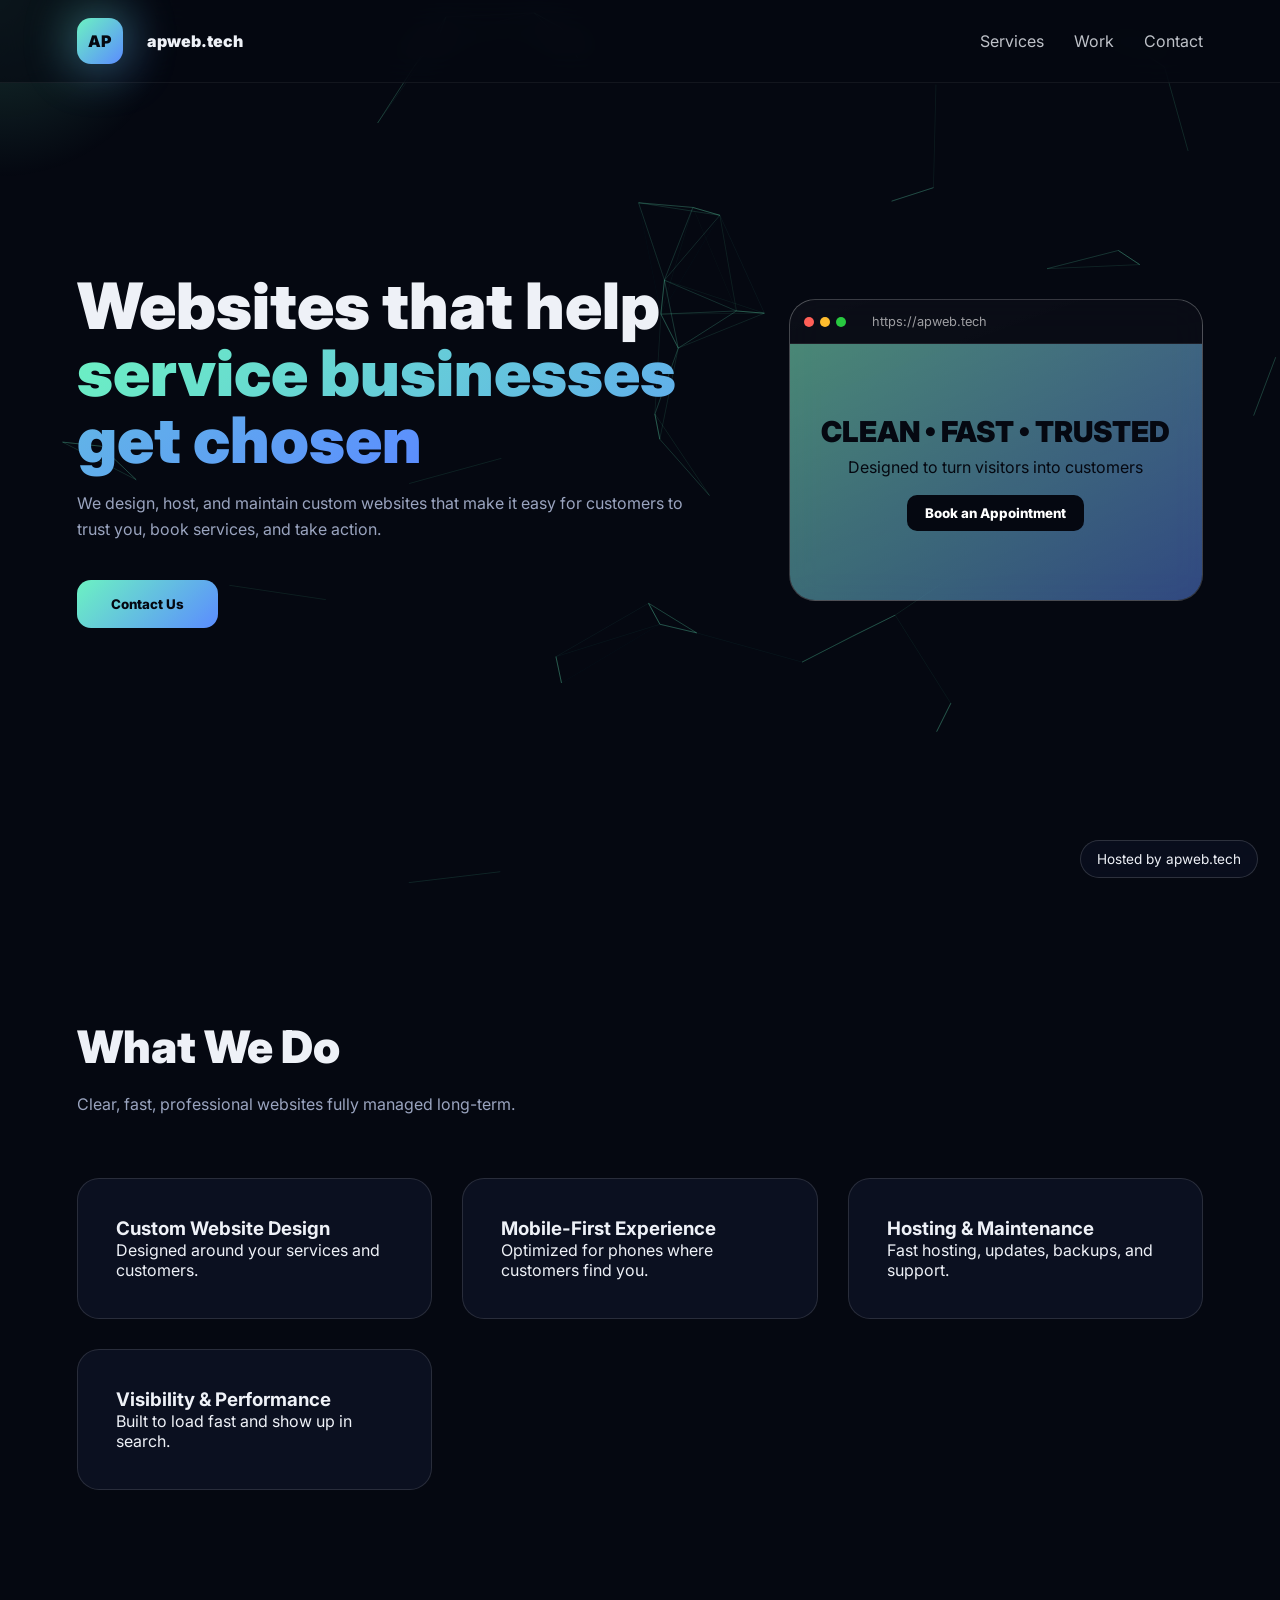
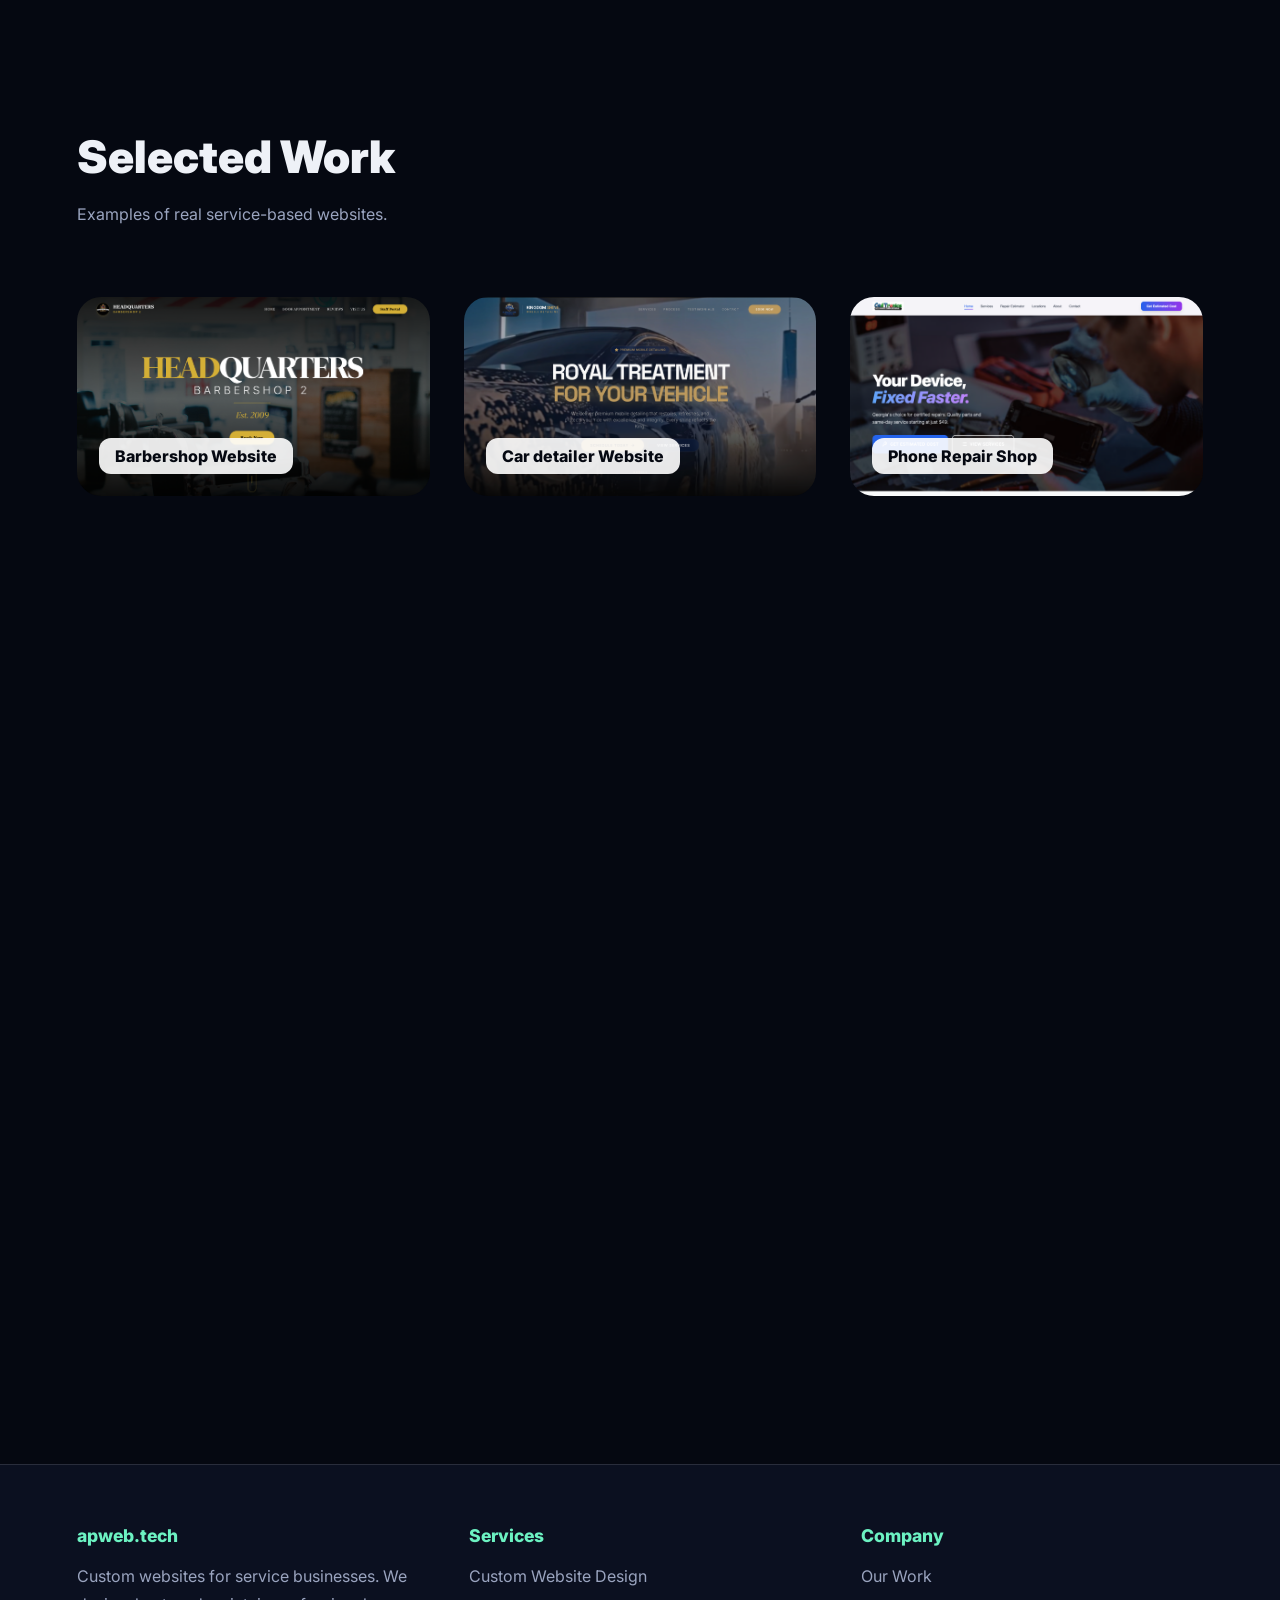
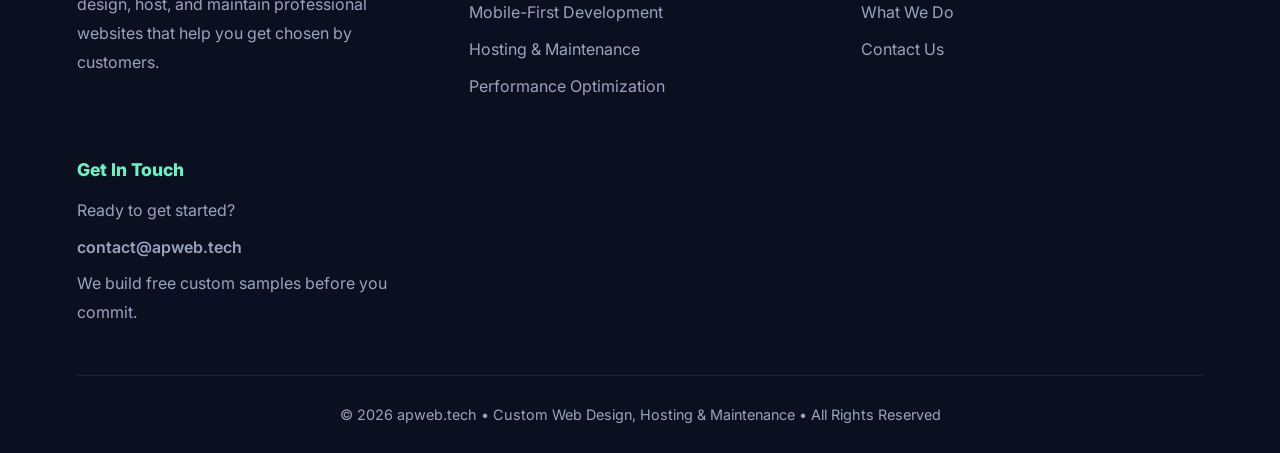
==== index.html @ 8bc1ba63 "Guard Clarity snippet until project ID is configured Agent-Logs-Url: https://github.com/preetk0702/a" ====
<!DOCTYPE html>
<html lang="en">
<head>
<meta charset="UTF-8">
<meta name="viewport" content="width=device-width, initial-scale=1.0">
<title>apweb.tech | Custom Websites for Service Businesses</title>
<meta name="description" content="Custom website design, hosting, and maintenance for service businesses. We build fast, modern websites that turn visitors into customers.">
<meta name="keywords" content="web design, website design, web developer, business websites, service business websites">
<meta name="author" content="apweb.tech">
<link rel="canonical" href="https://apweb.tech/">
<link href="https://fonts.googleapis.com/css2?family=Inter:wght@300;400;500;600;700;800;900&display=swap" rel="stylesheet">
<script type="text/javascript">
  (function(c,l,a,r,i,t,y){
      if(!i) return;
      c[a]=c[a]||function(){(c[a].q=c[a].q||[]).push(arguments)};
      t=l.createElement(r);t.async=1;t.src="https://www.clarity.ms/tag/"+i;
      y=l.getElementsByTagName(r)[0];y.parentNode.insertBefore(t,y);
  })(window, document, "clarity", "script", "");
</script>

<style>
:root{
  --bg:#050811;
  --panel:#0b1020;
  --accent:#6cf2c2;
  --accent2:#5b8cff;
  --text:#eef1f7;
  --muted:#9aa4bf;
}

*{margin:0;padding:0;box-sizing:border-box;font-family:Inter,sans-serif}
html{scroll-behavior:smooth}
body{
  background:var(--bg);
  color:var(--text);
  overflow-x:hidden;
}

/* NETWORK BACKGROUND */
canvas{
  position:fixed;
  inset:0;
  z-index:-3;
}

/* CURSOR GLOW */
.cursor-glow{
  position:fixed;
  width:420px;
  height:420px;
  border-radius:50%;
  background:radial-gradient(circle,rgba(108,242,194,.18),transparent 60%);
  pointer-events:none;
  transform:translate(-50%,-50%);
  z-index:-2;
}

/* HOSTED BADGE */
.hosted-badge{
  position:fixed;
  bottom:22px;
  right:22px;
  padding:10px 16px;
  border-radius:20px;
  background:rgba(11,16,32,.8);
  border:1px solid rgba(255,255,255,.15);
  font-size:.85rem;
  backdrop-filter:blur(12px);
  animation:pulse 4s ease-in-out infinite;
  z-index:50;
}

@keyframes pulse{
  0%,100%{box-shadow:0 0 0 rgba(108,242,194,0)}
  50%{box-shadow:0 0 25px rgba(108,242,194,.35)}
}

/* NAV */
nav{
  position:fixed;
  top:0;
  width:100%;
  padding:18px 6%;
  display:flex;
  justify-content:space-between;
  align-items:center;
  backdrop-filter:blur(16px);
  background:rgba(5,8,17,.65);
  border-bottom:1px solid rgba(255,255,255,.06);
  z-index:1000;
}

.logo{
  display:flex;
  align-items:center;
  gap:14px;
  font-weight:900;
}

.logo-symbol{
  width:46px;
  height:46px;
  border-radius:14px;
  background:linear-gradient(135deg,var(--accent),var(--accent2));
  display:grid;
  place-items:center;
  color:#050811;
  font-weight:900;
  animation:spin 22s linear infinite;
  position:relative;
}

.logo-symbol::before{
  content:"";
  position:absolute;
  inset:-10px;
  border-radius:18px;
  background:linear-gradient(135deg,var(--accent),var(--accent2));
  filter:blur(22px);
  opacity:.35;
  z-index:-1;
}

@keyframes spin{
  from{transform:rotate(0deg)}
  to{transform:rotate(360deg)}
}

nav a{
  color:var(--text);
  text-decoration:none;
  margin-left:26px;
  opacity:.8;
}
nav a:hover{opacity:1;color:var(--accent)}

/* SECTIONS */
section{padding:120px 6%}
.reveal{opacity:0;transform:translateY(40px);transition:.9s ease}
.reveal.active{opacity:1;transform:none}

h1{
  font-size:clamp(3rem,5vw,4.6rem);
  font-weight:900;
  line-height:1.05;
}
h1 span{
  background:linear-gradient(135deg,var(--accent),var(--accent2));
  -webkit-background-clip:text;
  -webkit-text-fill-color:transparent;
}

h2{
  font-size:2.8rem;
  font-weight:900;
}

.sub{
  margin-top:18px;
  max-width:760px;
  color:var(--muted);
  line-height:1.6;
}

/* HERO */
.hero{
  min-height:100vh;
  display:grid;
  grid-template-columns:1.2fr .8fr;
  gap:90px;
  align-items:center;
}

/* BROWSER MOCKUP */
.browser-window{
  background:linear-gradient(160deg,rgba(255,255,255,.18),rgba(255,255,255,.04));
  border-radius:26px;
  border:1px solid rgba(255,255,255,.15);
  backdrop-filter:blur(18px);
  overflow:hidden;
  animation:float 6s ease-in-out infinite;
}

@keyframes float{
  0%,100%{transform:translateY(0)}
  50%{transform:translateY(-18px)}
}

.browser-top{
  height:44px;
  background:rgba(5,8,17,.85);
  display:flex;
  align-items:center;
  padding:0 14px;
  gap:12px;
  border-bottom:1px solid rgba(255,255,255,.08);
}

.browser-dots{
  display:flex;
  gap:6px;
}

.browser-dots span{
  width:10px;height:10px;border-radius:50%;
  background:#ff5f57;
}
.browser-dots span:nth-child(2){background:#febc2e}
.browser-dots span:nth-child(3){background:#28c840}

.browser-url{
  margin-left:14px;
  font-size:.8rem;
  color:rgba(255,255,255,.6);
}

.browser-content{
  height:256px;
  background:linear-gradient(135deg,rgba(108,242,194,.45),rgba(91,140,255,.45));
  display:flex;
  flex-direction:column;
  justify-content:center;
  align-items:center;
  text-align:center;
  color:#050811;
  padding:24px;
}

.browser-content h3{
  font-size:1.8rem;
  font-weight:900;
  margin-bottom:8px;
}
.browser-content p{margin-bottom:18px}
.browser-content button{
  padding:10px 18px;
  border-radius:10px;
  border:none;
  font-weight:800;
  background:#050811;
  color:white;
}

/* BUTTON */
.btn{
  margin-top:38px;
  padding:16px 34px;
  border-radius:14px;
  border:none;
  font-weight:800;
  background:linear-gradient(135deg,var(--accent),var(--accent2));
  color:#050811;
  cursor:pointer;
}
.btn:hover{transform:translateY(-4px) scale(1.04)}

/* GRID */
.grid{
  margin-top:60px;
  display:grid;
  grid-template-columns:repeat(auto-fit,minmax(260px,1fr));
  gap:30px;
}

.card{
  padding:38px;
  border-radius:22px;
  background:var(--panel);
  border:1px solid rgba(255,255,255,.12);
}

/* PORTFOLIO - UPDATED TO RECTANGLE */
.portfolio{
  margin-top:70px;
  display:grid;
  grid-template-columns:repeat(auto-fit,minmax(340px,1fr));
  gap:34px;
  max-width: 1400px; /* Prevents extreme stretching on wide screens */
}

.project{
  aspect-ratio: 16 / 9; /* Changed from 1 to 16/9 to prevent cropping */
  border-radius:24px;
  position:relative;
  overflow:hidden;
  cursor:pointer;
  transition:transform .3s ease,box-shadow .3s ease;
  background: var(--panel);
}

.project:hover{
  transform:scale(1.05);
  box-shadow:0 12px 40px rgba(0,0,0,.4);
}

.project img{
  width:100%;
  height:100%;
  object-fit:cover;
  transition:transform .3s ease;
}

.project:hover img{
  transform:scale(1.1);
}

.project span{
  position:absolute;
  bottom:22px;
  left:22px;
  font-weight:800;
  color:#050811;
  z-index:2;
  background:rgba(255,255,255,.9);
  padding:8px 16px;
  border-radius:12px;
  transition:transform .3s ease;
}

.project:hover span{
  transform:translateY(-4px);
}

/* CONTACT */
.contact-box{
  margin-top:70px;
  padding:90px;
  border-radius:36px;
  background:linear-gradient(160deg,rgba(91,140,255,.25),rgba(108,242,194,.25));
  display:grid;
  grid-template-columns:1fr 1fr;
  gap:70px;
}

input,textarea{
  width:100%;
  padding:16px;
  border-radius:12px;
  border:none;
  margin-bottom:14px;
}
textarea{height:130px;resize:none}

/* FOOTER BANNER */
footer{
  background:var(--panel);
  border-top:1px solid rgba(255,255,255,.12);
  padding:60px 6% 30px;
  color:var(--text);
}

.footer-content{
  display:grid;
  grid-template-columns:repeat(auto-fit,minmax(250px,1fr));
  gap:50px;
  margin-bottom:40px;
}

.footer-section h3{
  font-size:1.1rem;
  font-weight:800;
  margin-bottom:16px;
  color:var(--accent);
}

.footer-section p,
.footer-section a{
  color:var(--muted);
  line-height:1.8;
  text-decoration:none;
  display:block;
  margin-bottom:8px;
}

.footer-section a:hover{
  color:var(--accent);
}

.footer-email{
  color:var(--accent);
  font-weight:600;
}

.footer-bottom{
  padding-top:30px;
  border-top:1px solid rgba(255,255,255,.08);
  text-align:center;
  color:var(--muted);
  font-size:.9rem;
}

@media(max-width:900px){
  .hero,.contact-box{grid-template-columns:1fr}
  nav{padding:18px 4%}
  nav a{margin-left:10px;font-size:.85rem}
  .footer-content{grid-template-columns:1fr;gap:35px}
  footer{padding:50px 4% 25px}
}
</style>
</head>

<body>

<canvas id="net"></canvas>
<div class="cursor-glow" id="glow"></div>
<div class="hosted-badge">Hosted by apweb.tech</div>

<nav>
  <div class="logo">
    <div class="logo-symbol">AP</div>
    <span style="font-weight:900; margin-left: 10px;">apweb.tech</span>
  </div>
  <div>
    <a href="#services">Services</a>
    <a href="#work">Work</a>
    <a href="#contact">Contact</a>
  </div>
</nav>

<section class="hero reveal">
  <div>
    <h1>Websites that help<br><span>service businesses get chosen</span></h1>
    <p class="sub">
      We design, host, and maintain custom websites that make it easy for
      customers to trust you, book services, and take action.
    </p>
    <a href="#contact"><button class="btn">Contact Us</button></a>
  </div>

  <div class="browser-window">
    <div class="browser-top">
      <div class="browser-dots"><span></span><span></span><span></span></div>
      <div class="browser-url">https://apweb.tech</div>
    </div>
    <div class="browser-content">
      <h3>CLEAN • FAST • TRUSTED</h3>
      <p>Designed to turn visitors into customers</p>
      <button>Book an Appointment</button>
    </div>
  </div>
</section>

<section id="services" class="reveal">
  <h2>What We Do</h2>
  <p class="sub">Clear, fast, professional websites fully managed long-term.</p>

  <div class="grid">
    <div class="card"><h3>Custom Website Design</h3><p>Designed around your services and customers.</p></div>
    <div class="card"><h3>Mobile-First Experience</h3><p>Optimized for phones where customers find you.</p></div>
    <div class="card"><h3>Hosting & Maintenance</h3><p>Fast hosting, updates, backups, and support.</p></div>
    <div class="card"><h3>Visibility & Performance</h3><p>Built to load fast and show up in search.</p></div>
  </div>
</section>

<section id="work" class="reveal">
  <h2>Selected Work</h2>
  <p class="sub">Examples of real service-based websites.</p>
<div class="portfolio">

  <div class="project">
    <img src="barber.png" alt="Barbershop website design">
    <span>Barbershop Website</span>
  </div>

  <div class="project">
    <img src="car.png" alt="Car detailer website design">
    <span>Car detailer Website</span>
  </div>

  <div class="project">
    <img src="phonerepair.png" alt="Phone repair website design">
    <span>Phone Repair Shop</span>
  </div>

</div>
</section>

<section id="contact" class="reveal">
  <div class="contact-box">
    <div>
      <h2>Contact Us</h2>
      <p class="sub">
        Tell us about your business.<br><br>
        We’ll build a <strong>free custom sample website</strong>
        and explain hosting and maintenance options before you commit.
      </p>
    </div>

<form id="contactForm" action="https://formspree.io/f/xnjjnopj" method="POST">
  <input type="hidden" name="_subject" value="New apweb.tech inquiry">

  <input name="name" placeholder="Your Name" required>
  <input name="email" type="email" placeholder="Email Address" required>
  <textarea name="message" placeholder="Describe your business and services"></textarea>

  <button class="btn" type="submit" id="submitBtn">
    Request Free Sample
  </button>

  <div id="formStatus" style="display:none;margin-top:18px;color:#0b1020;font-weight:700;">
    ✅ Thanks! We’ll be in touch shortly.
  </div>
</form>
  </div>
</section>

<footer>
  <div class="footer-content">
    <div class="footer-section">
      <h3>apweb.tech</h3>
      <p>Custom websites for service businesses. We design, host, and maintain professional websites that help you get chosen by customers.</p>
    </div>
    
    <div class="footer-section">
      <h3>Services</h3>
      <a href="#services">Custom Website Design</a>
      <a href="#services">Mobile-First Development</a>
      <a href="#services">Hosting & Maintenance</a>
      <a href="#services">Performance Optimization</a>
    </div>
    
    <div class="footer-section">
      <h3>Company</h3>
      <a href="#work">Our Work</a>
      <a href="#services">What We Do</a>
      <a href="#contact">Contact Us</a>
    </div>
    
    <div class="footer-section">
      <h3>Get In Touch</h3>
      <p>Ready to get started?</p>
      <p class="footer-email">contact@apweb.tech</p>
      <p>We build free custom samples before you commit.</p>
    </div>
  </div>
  
  <div class="footer-bottom">
    © 2026 apweb.tech • Custom Web Design, Hosting & Maintenance • All Rights Reserved
  </div>
</footer>

<script>
document.addEventListener("mousemove",e=>{
  glow.style.left=e.clientX+"px";
  glow.style.top=e.clientY+"px";
});

document.querySelectorAll(".reveal").forEach(el=>{
  new IntersectionObserver(([entry])=>{
    if(entry.isIntersecting) el.classList.add("active");
  },{threshold:.2}).observe(el);
});

const c=document.getElementById("net"),ctx=c.getContext("2d");
let w,h,pts=[];
function resize(){
  w=c.width=window.innerWidth;
  h=c.height=window.innerHeight;
  pts=[...Array(65)].map(()=>({x:Math.random()*w,y:Math.random()*h,vx:(Math.random()-.5)*.6,vy:(Math.random()-.5)*.6}));
}
resize();window.onresize=resize;
function draw(){
  ctx.clearRect(0,0,w,h);
  pts.forEach(p=>{
    p.x+=p.vx;p.y+=p.vy;
    if(p.x<0||p.x>w)p.vx*=-1;
    if(p.y<0||p.y>h)p.vy*=-1;
    pts.forEach(q=>{
      let d=Math.hypot(p.x-q.x,p.y-q.y);
      if(d<120){
        ctx.strokeStyle="rgba(108,242,194,"+(1-d/120)/4+")";
        ctx.beginPath();
        ctx.moveTo(p.x,p.y);
        ctx.lineTo(q.x,q.y);
        ctx.stroke();
      }
    });
  });
  requestAnimationFrame(draw);
}
draw();
</script>
<script>
const form = document.getElementById("contactForm");
const status = document.getElementById("formStatus");
const button = document.getElementById("submitBtn");

form.addEventListener("submit", async function(e) {
  e.preventDefault();

  // submitting state
  button.textContent = "Submitting...";
  button.disabled = true;

  const data = new FormData(form);

  try {
    await fetch(form.action, {
      method: form.method,
      body: data,
      headers: { "Accept": "application/json" }
    });

    // success state
    button.textContent = "Submitted ✓";
    status.style.display = "block";
    form.reset();

    // reset after 3 seconds
    setTimeout(() => {
      button.textContent = "Request Free Sample";
      button.disabled = false;
      status.style.display = "none";
    }, 3000);

  } catch (error) {
    // failure state
    button.textContent = "Try Again";
    button.disabled = false;
  }
});
</script>
</body>
</html>
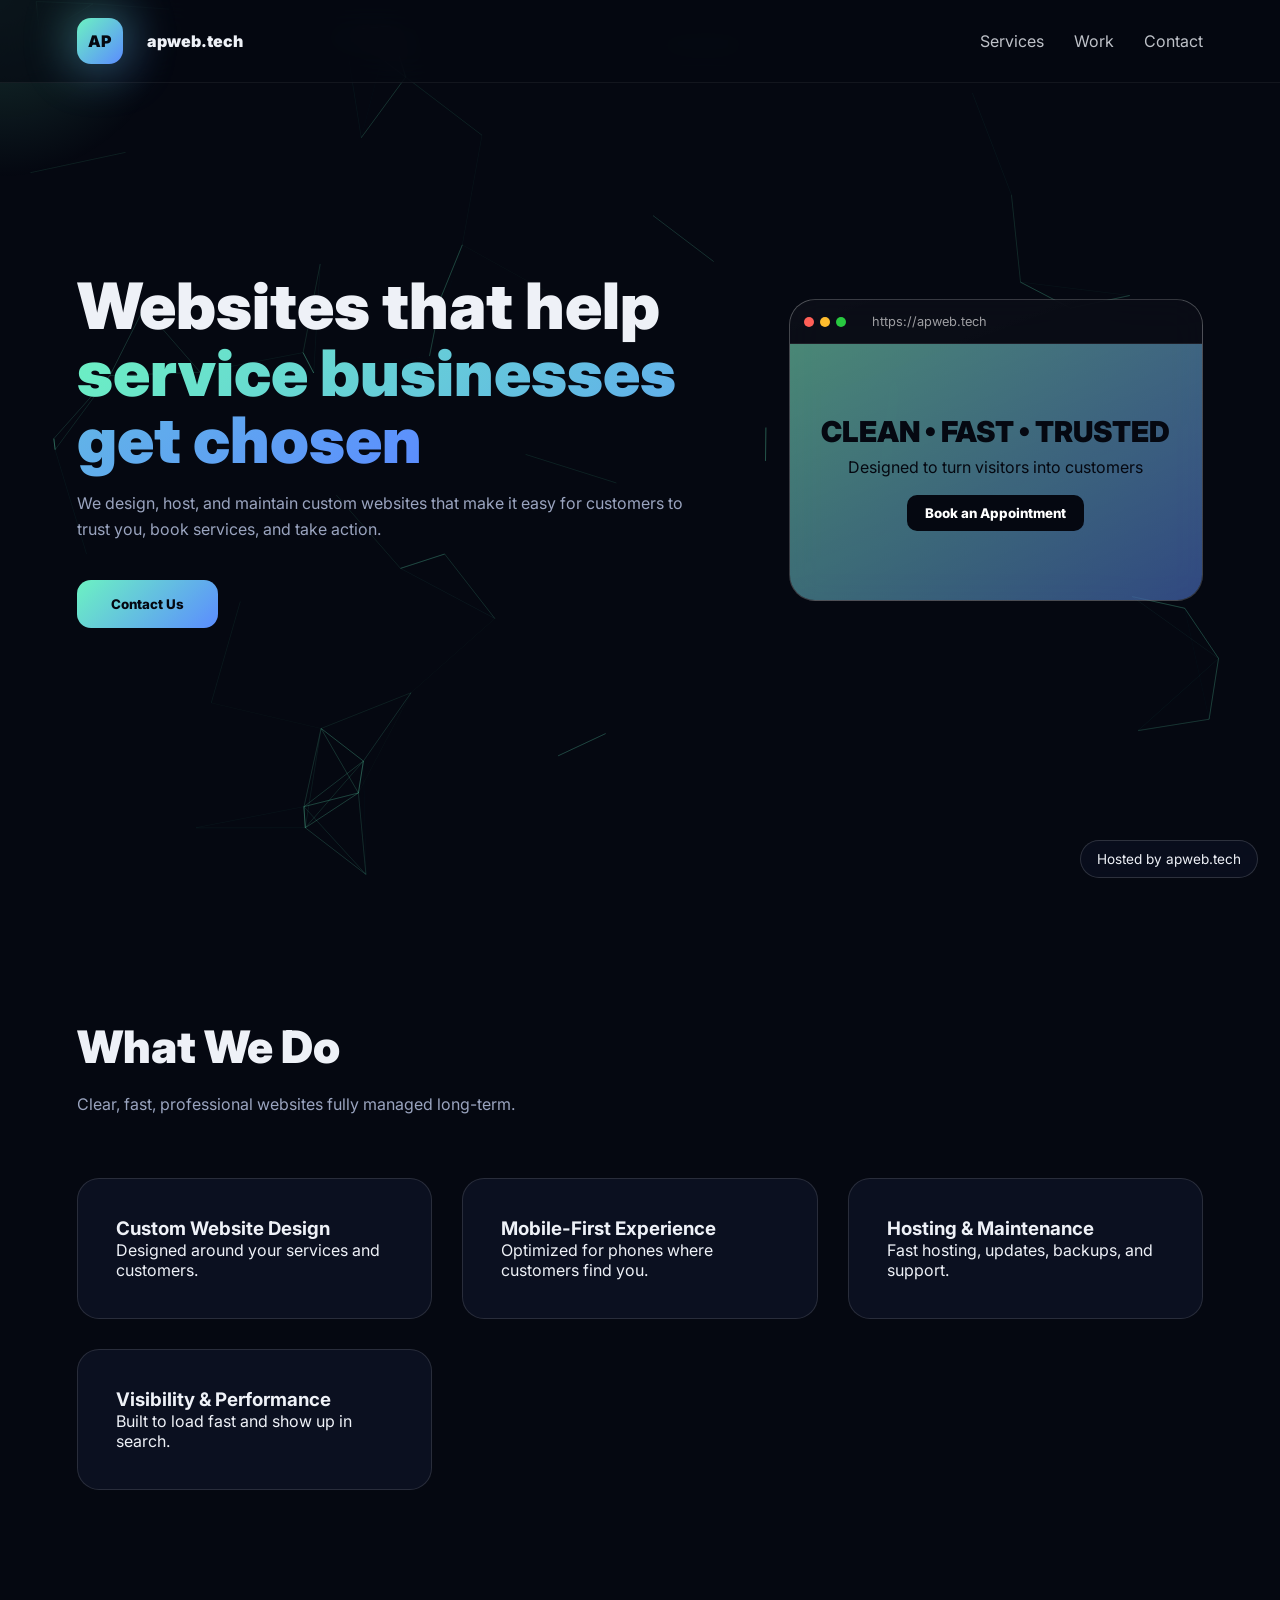
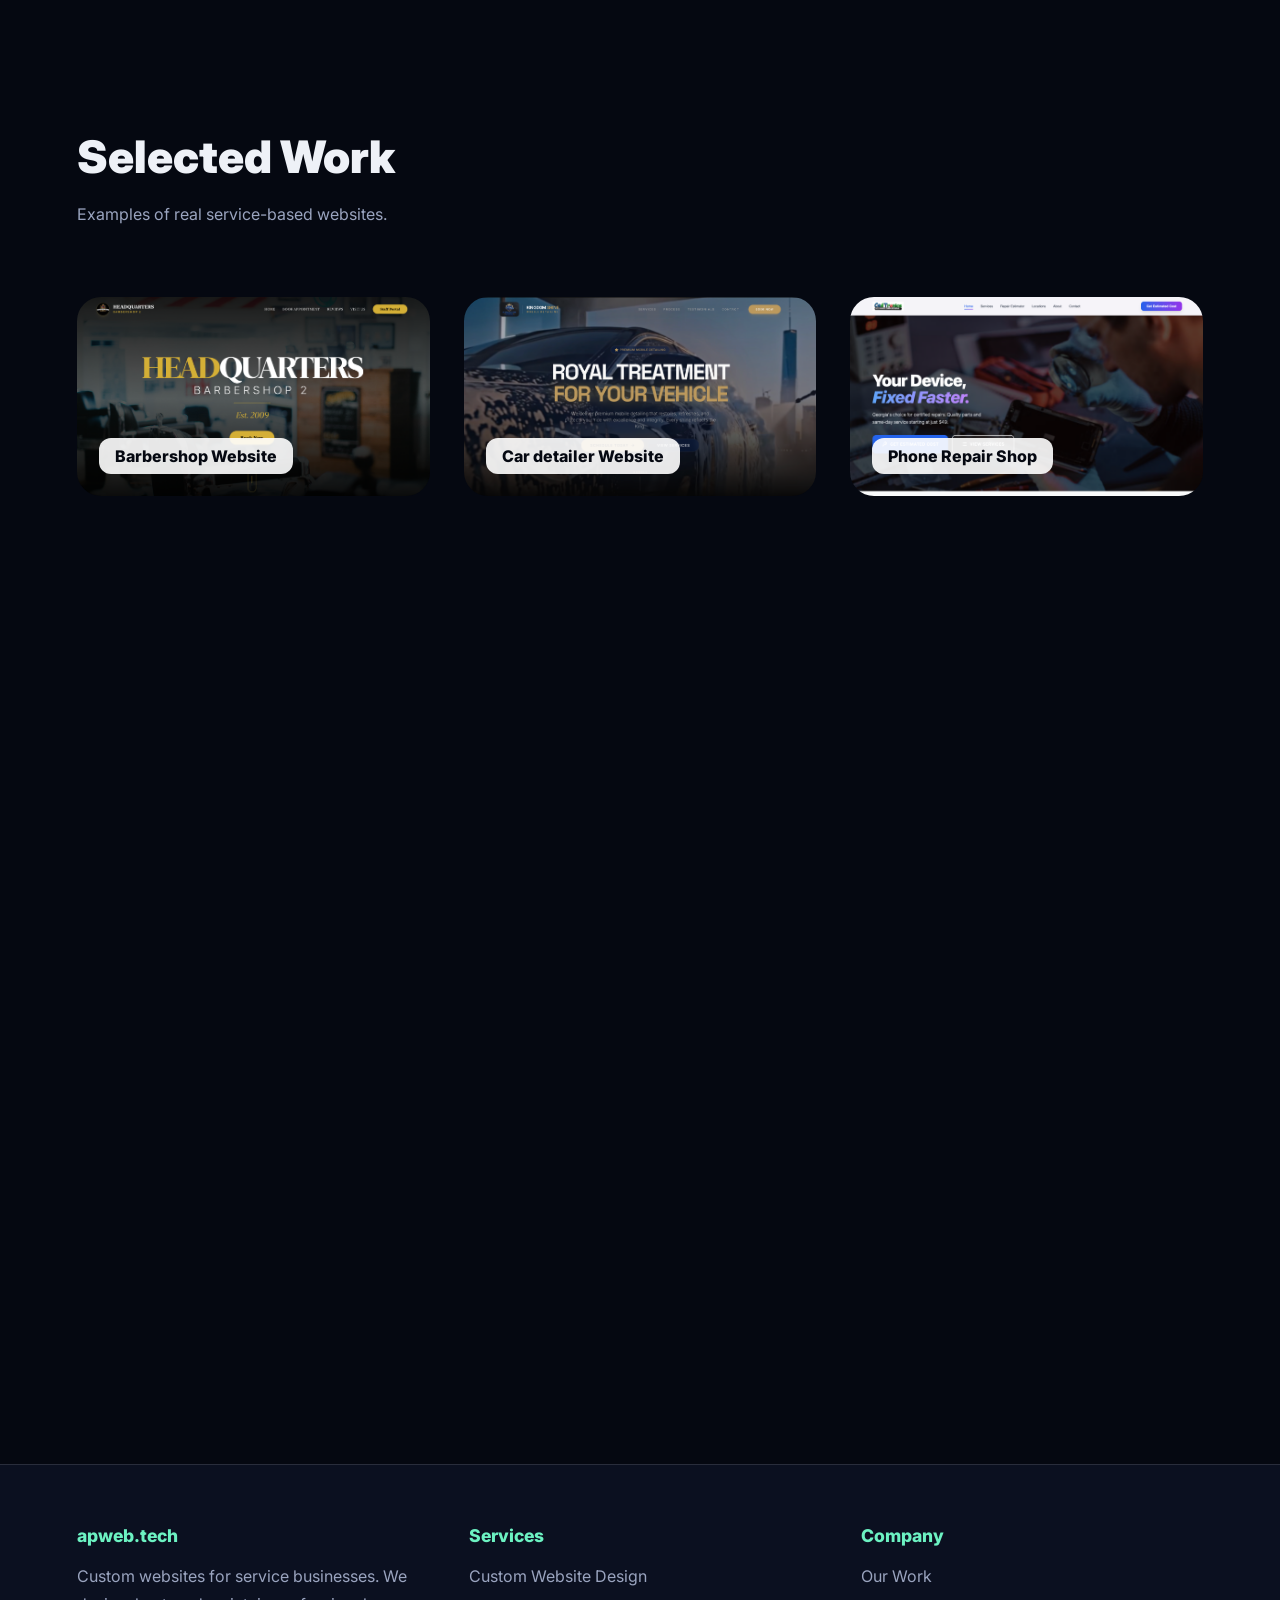
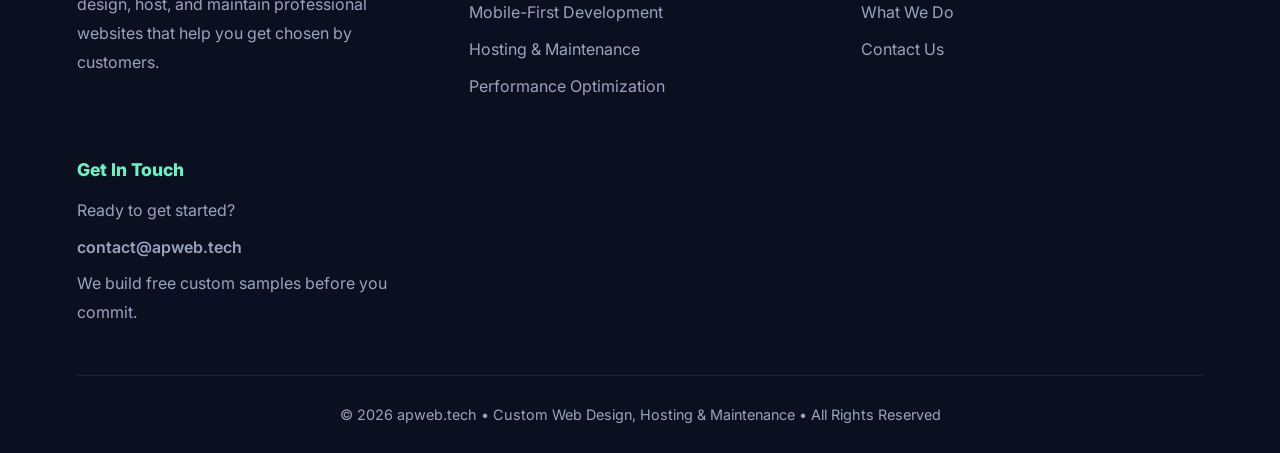
==== commit da25c369: "Document where to set Microsoft Clarity project ID Agent-Logs-Url: https://github.com/preetk0702/ap/" ====
--- a/index.html
+++ b/index.html
@@ -15,6 +15,7 @@
       c[a]=c[a]||function(){(c[a].q=c[a].q||[]).push(arguments)};
       t=l.createElement(r);t.async=1;t.src="https://www.clarity.ms/tag/"+i;
       y=l.getElementsByTagName(r)[0];y.parentNode.insertBefore(t,y);
+  // Replace empty string with your Microsoft Clarity project ID.
   })(window, document, "clarity", "script", "");
 </script>
 
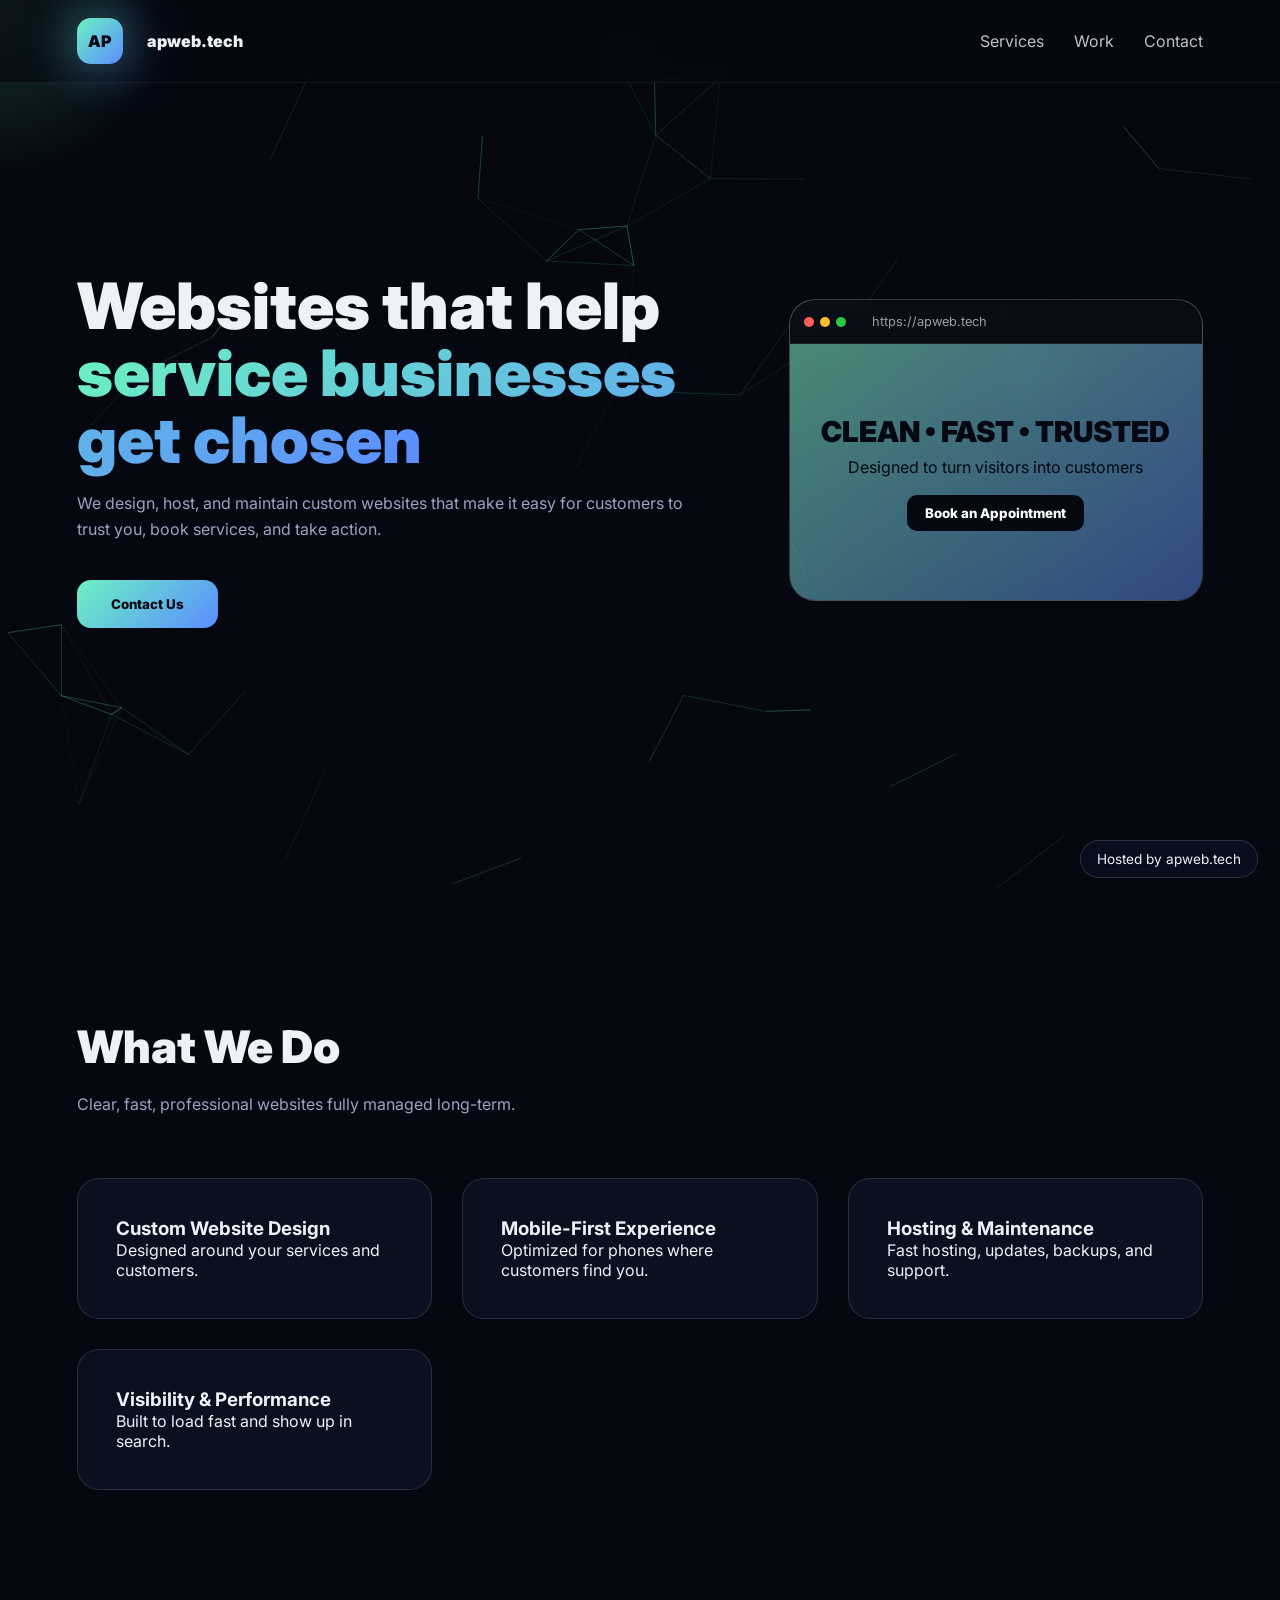
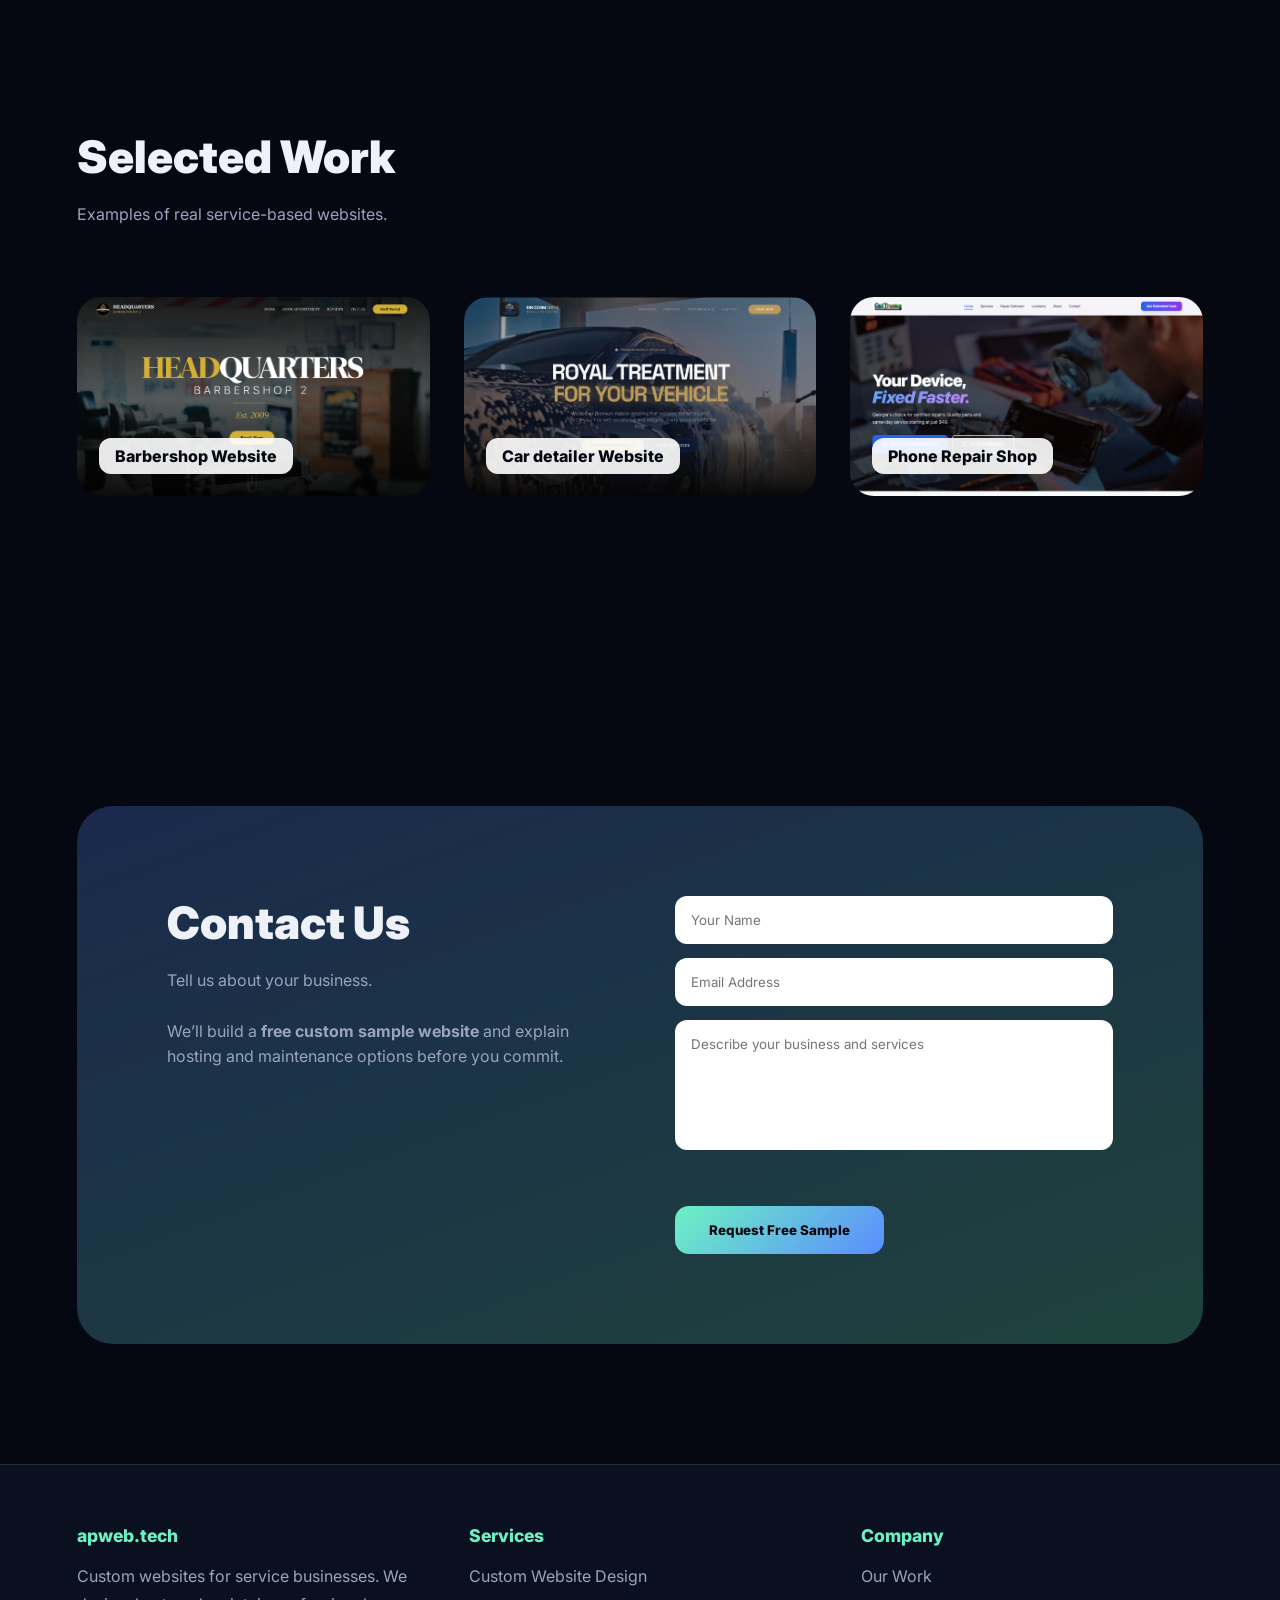
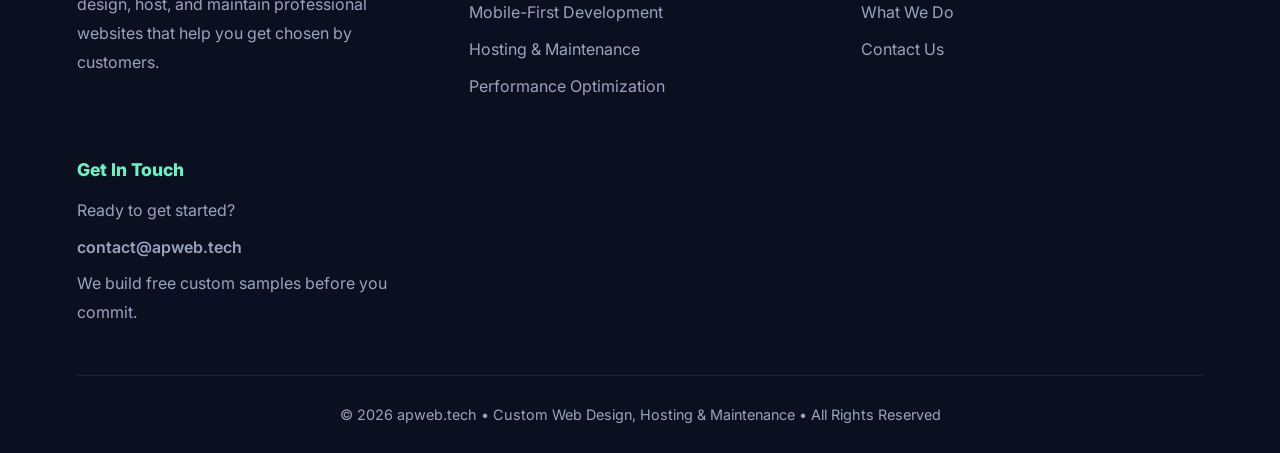
==== commit a4837d09: "Adjust Clarity ID comment placement for readability Agent-Logs-Url: https://github.com/preetk0702/ap" ====
--- a/index.html
+++ b/index.html
@@ -10,12 +10,12 @@
 <link rel="canonical" href="https://apweb.tech/">
 <link href="https://fonts.googleapis.com/css2?family=Inter:wght@300;400;500;600;700;800;900&display=swap" rel="stylesheet">
 <script type="text/javascript">
+  // Replace empty string in the last argument below with your Microsoft Clarity project ID.
   (function(c,l,a,r,i,t,y){
       if(!i) return;
       c[a]=c[a]||function(){(c[a].q=c[a].q||[]).push(arguments)};
       t=l.createElement(r);t.async=1;t.src="https://www.clarity.ms/tag/"+i;
       y=l.getElementsByTagName(r)[0];y.parentNode.insertBefore(t,y);
-  // Replace empty string with your Microsoft Clarity project ID.
   })(window, document, "clarity", "script", "");
 </script>
 
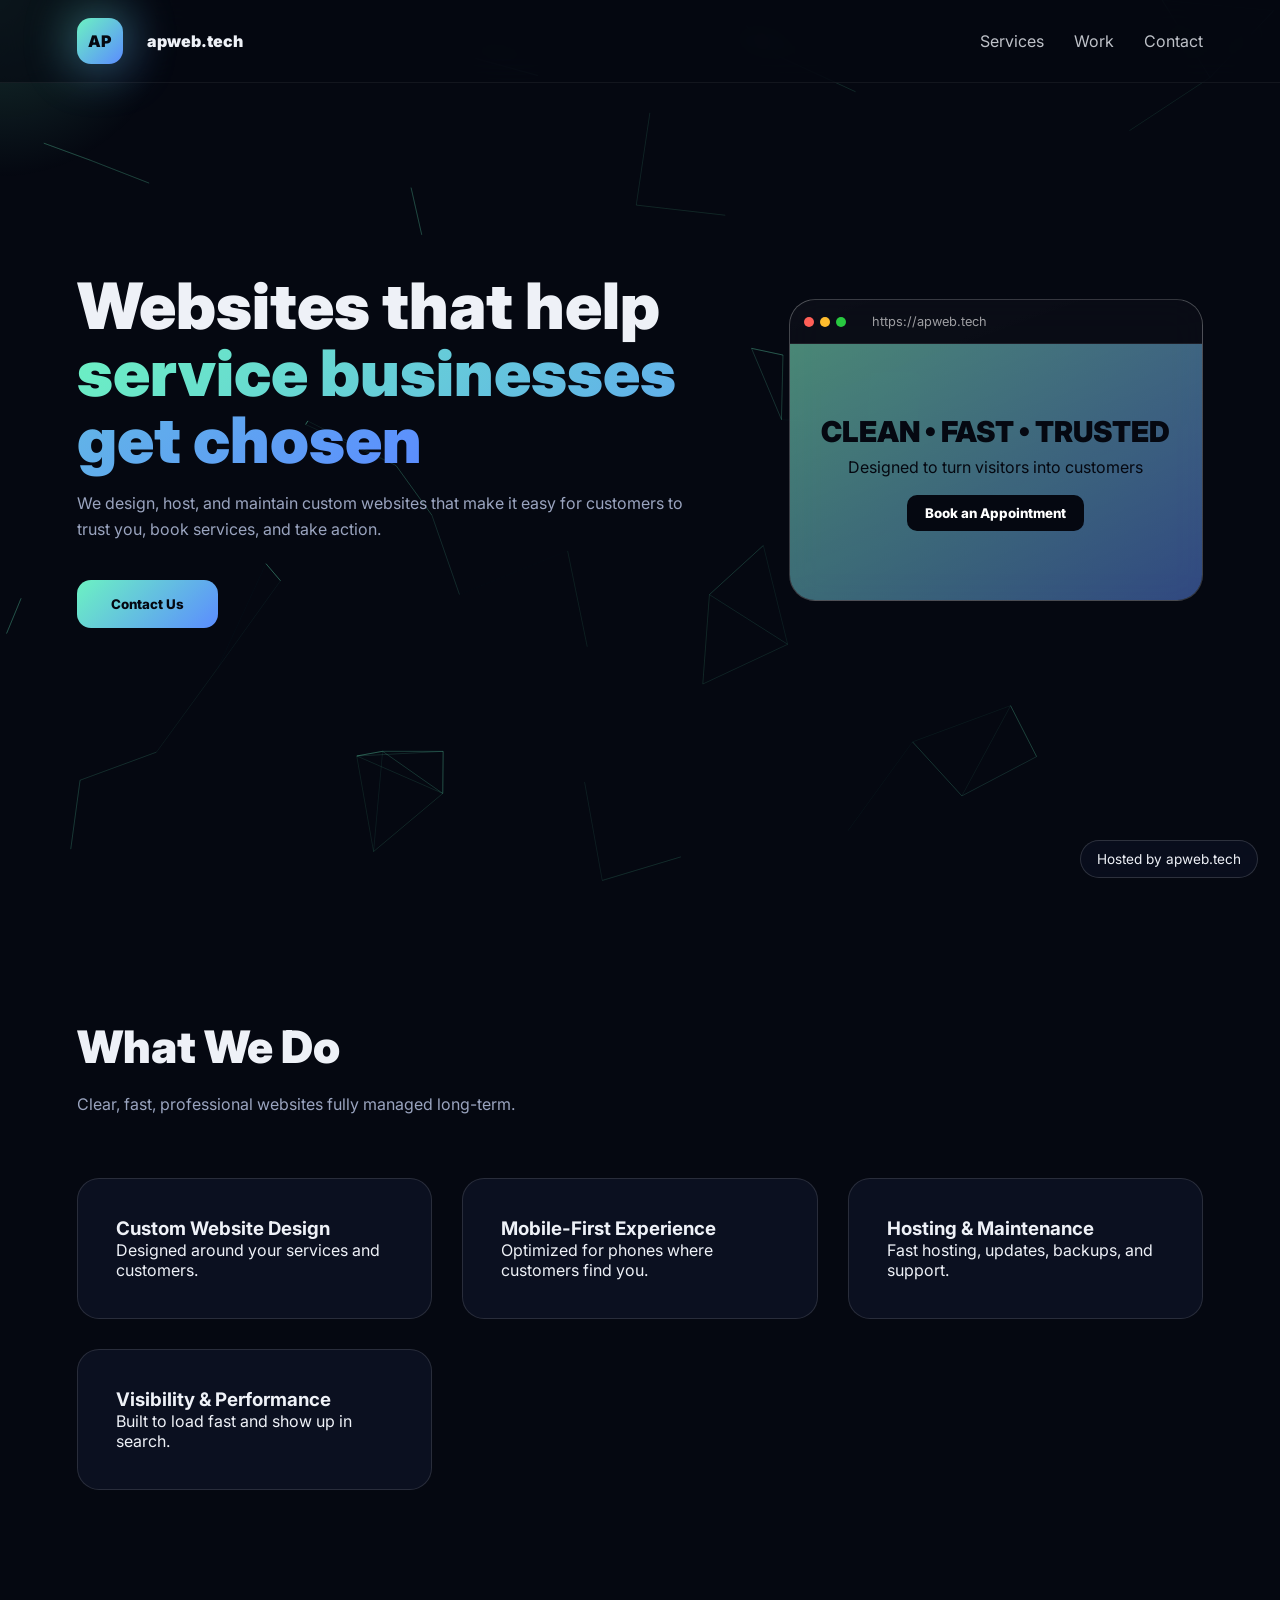
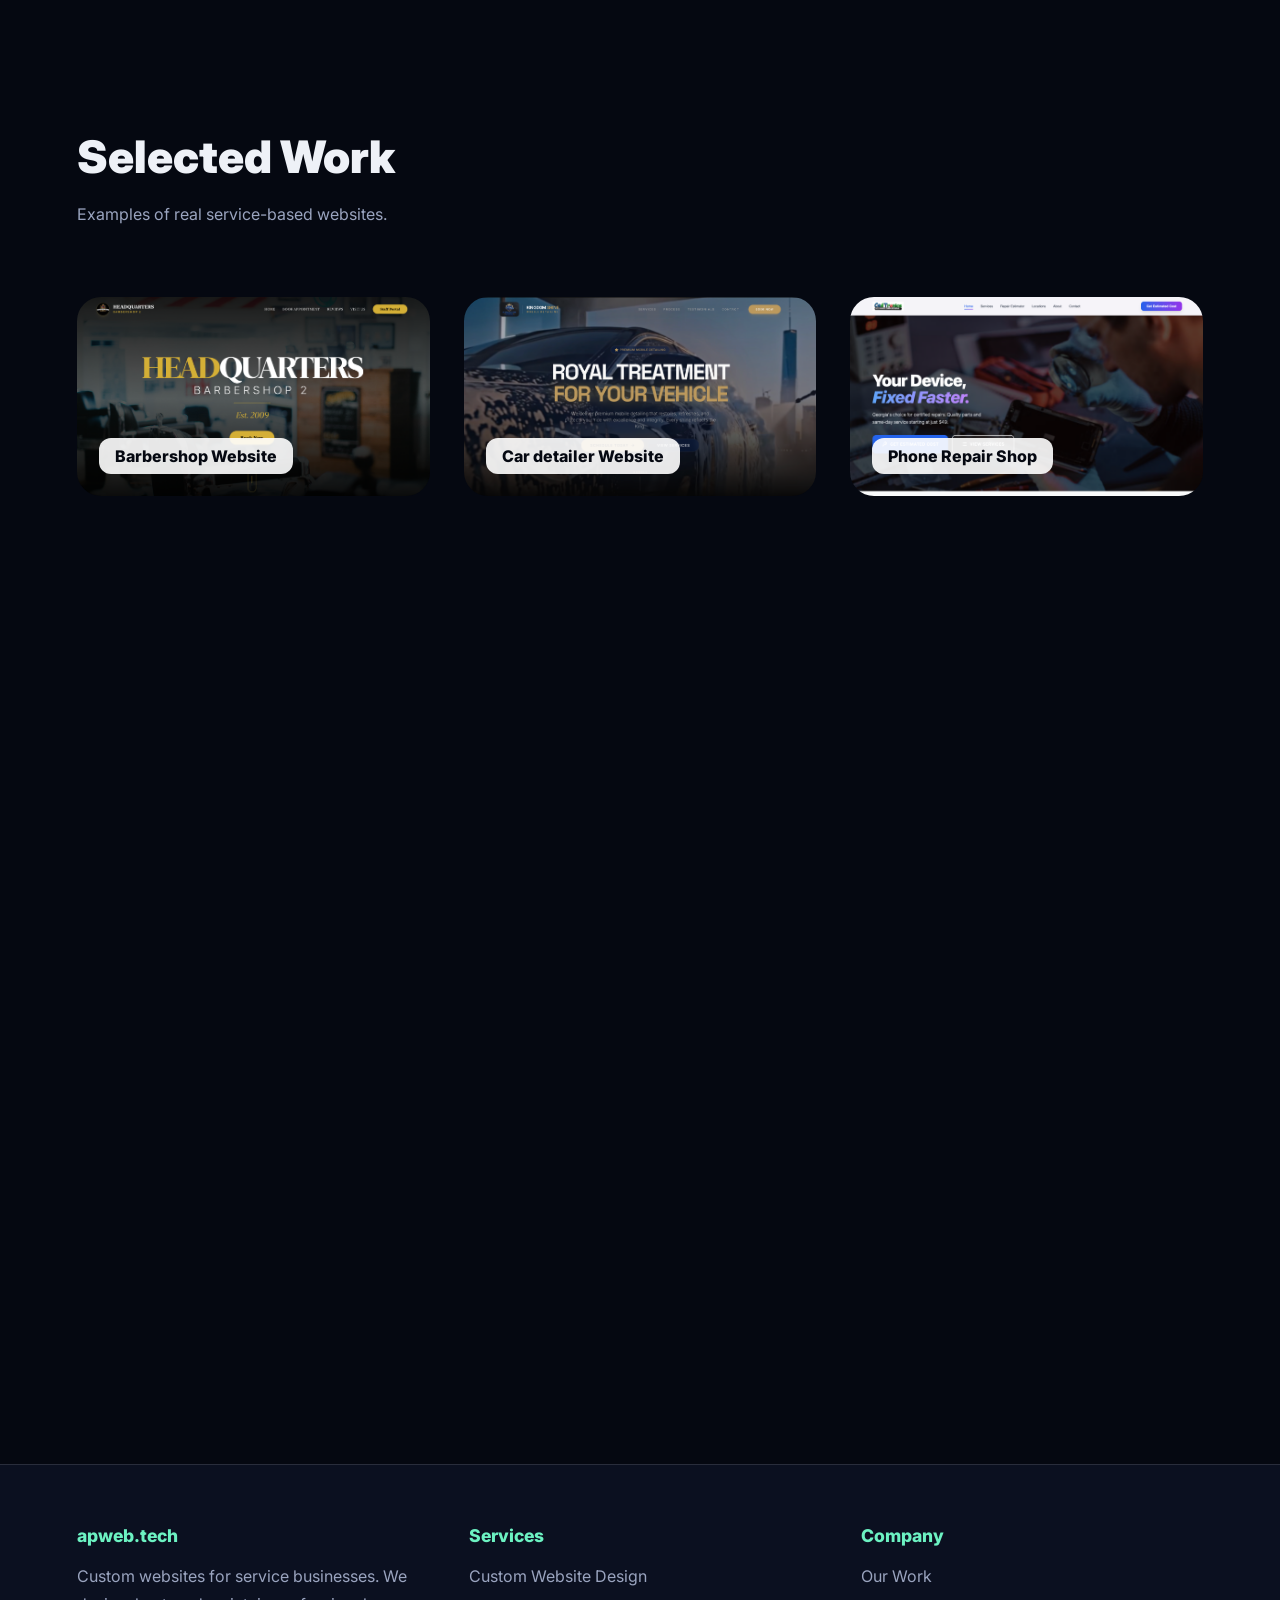
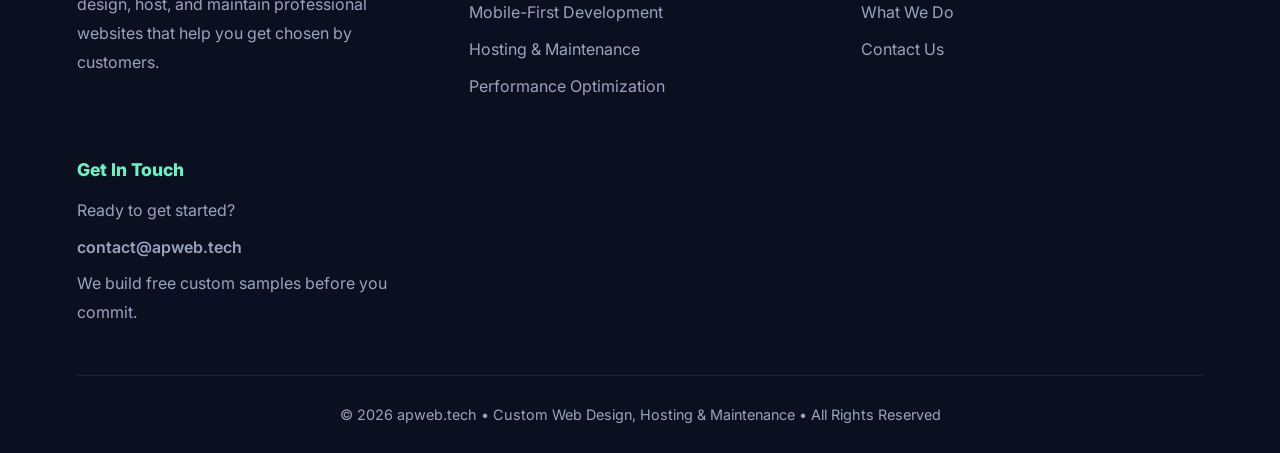
==== commit a32a5179: "Clarify comment for Clarity project ID placeholder Agent-Logs-Url: https://github.com/preetk0702/ap/" ====
--- a/index.html
+++ b/index.html
@@ -10,7 +10,7 @@
 <link rel="canonical" href="https://apweb.tech/">
 <link href="https://fonts.googleapis.com/css2?family=Inter:wght@300;400;500;600;700;800;900&display=swap" rel="stylesheet">
 <script type="text/javascript">
-  // Replace empty string in the last argument below with your Microsoft Clarity project ID.
+  // Replace the empty string in the initializer call below with your Microsoft Clarity project ID.
   (function(c,l,a,r,i,t,y){
       if(!i) return;
       c[a]=c[a]||function(){(c[a].q=c[a].q||[]).push(arguments)};
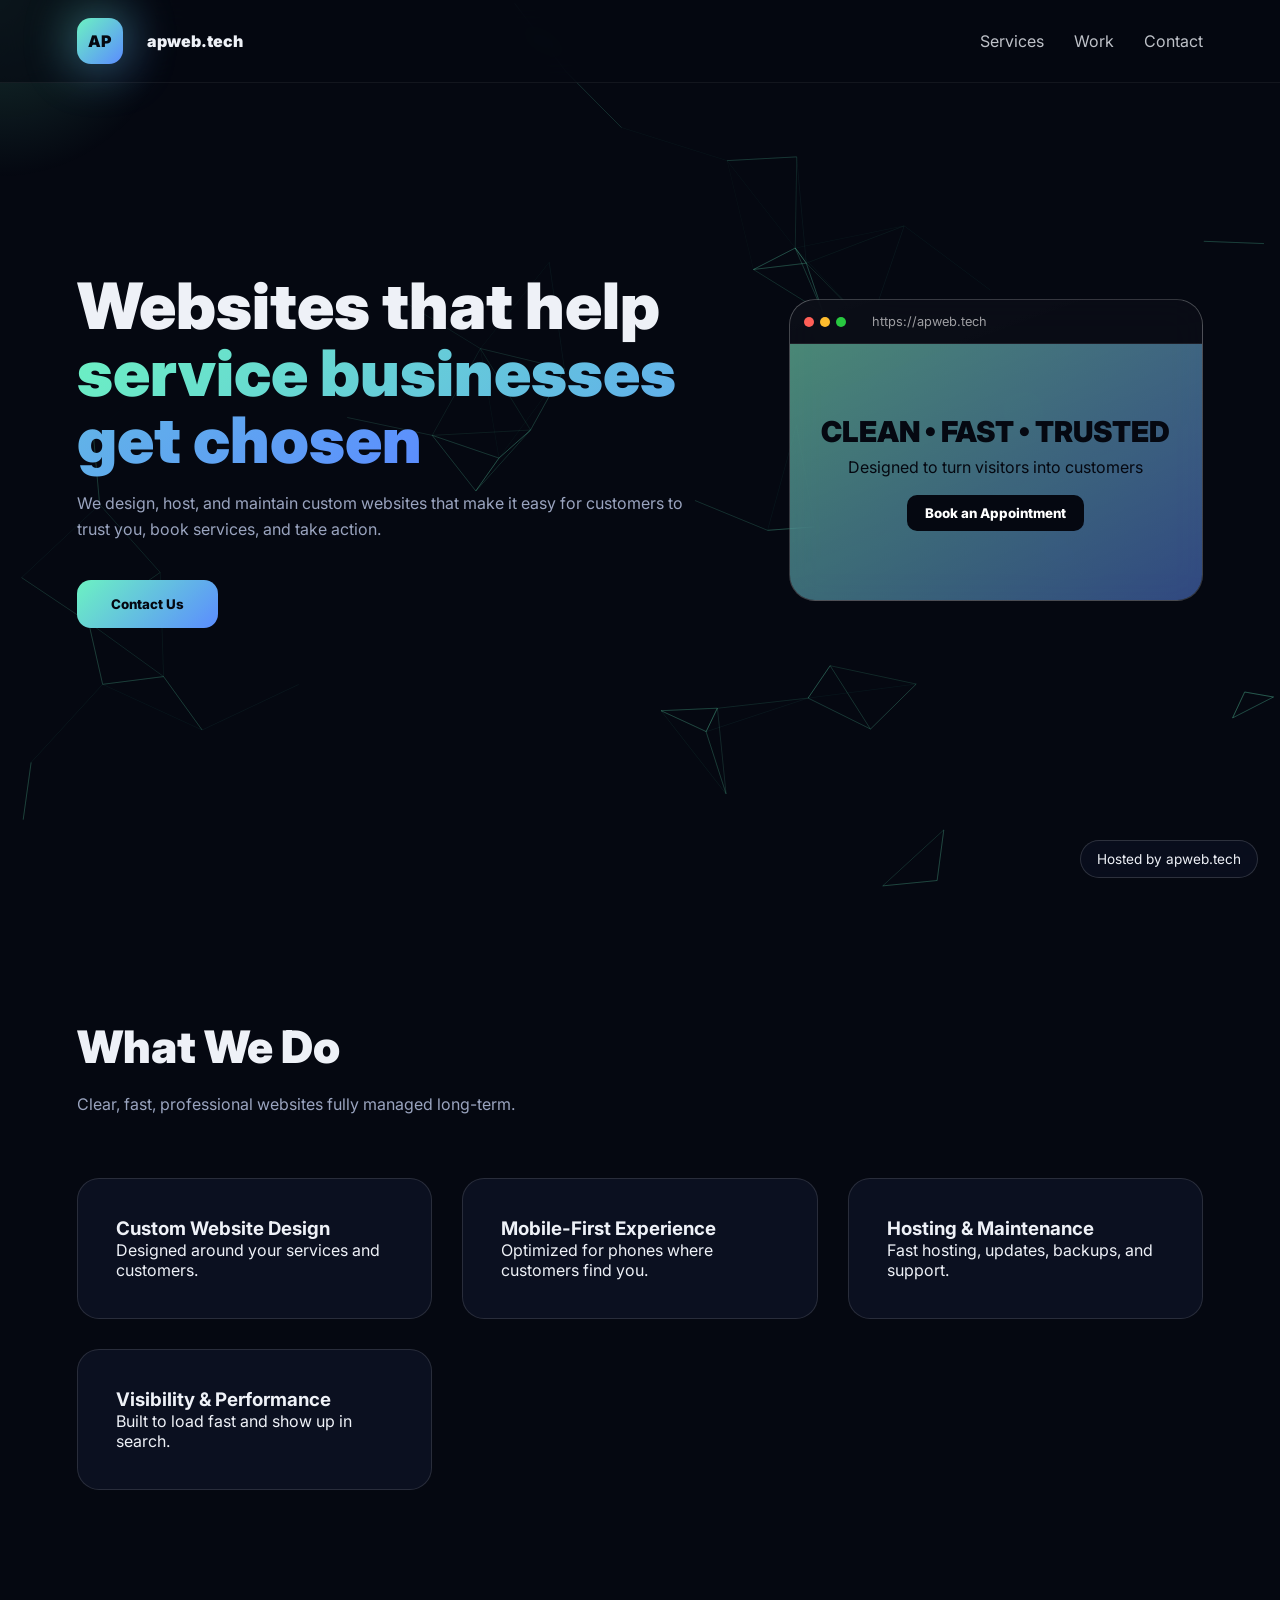
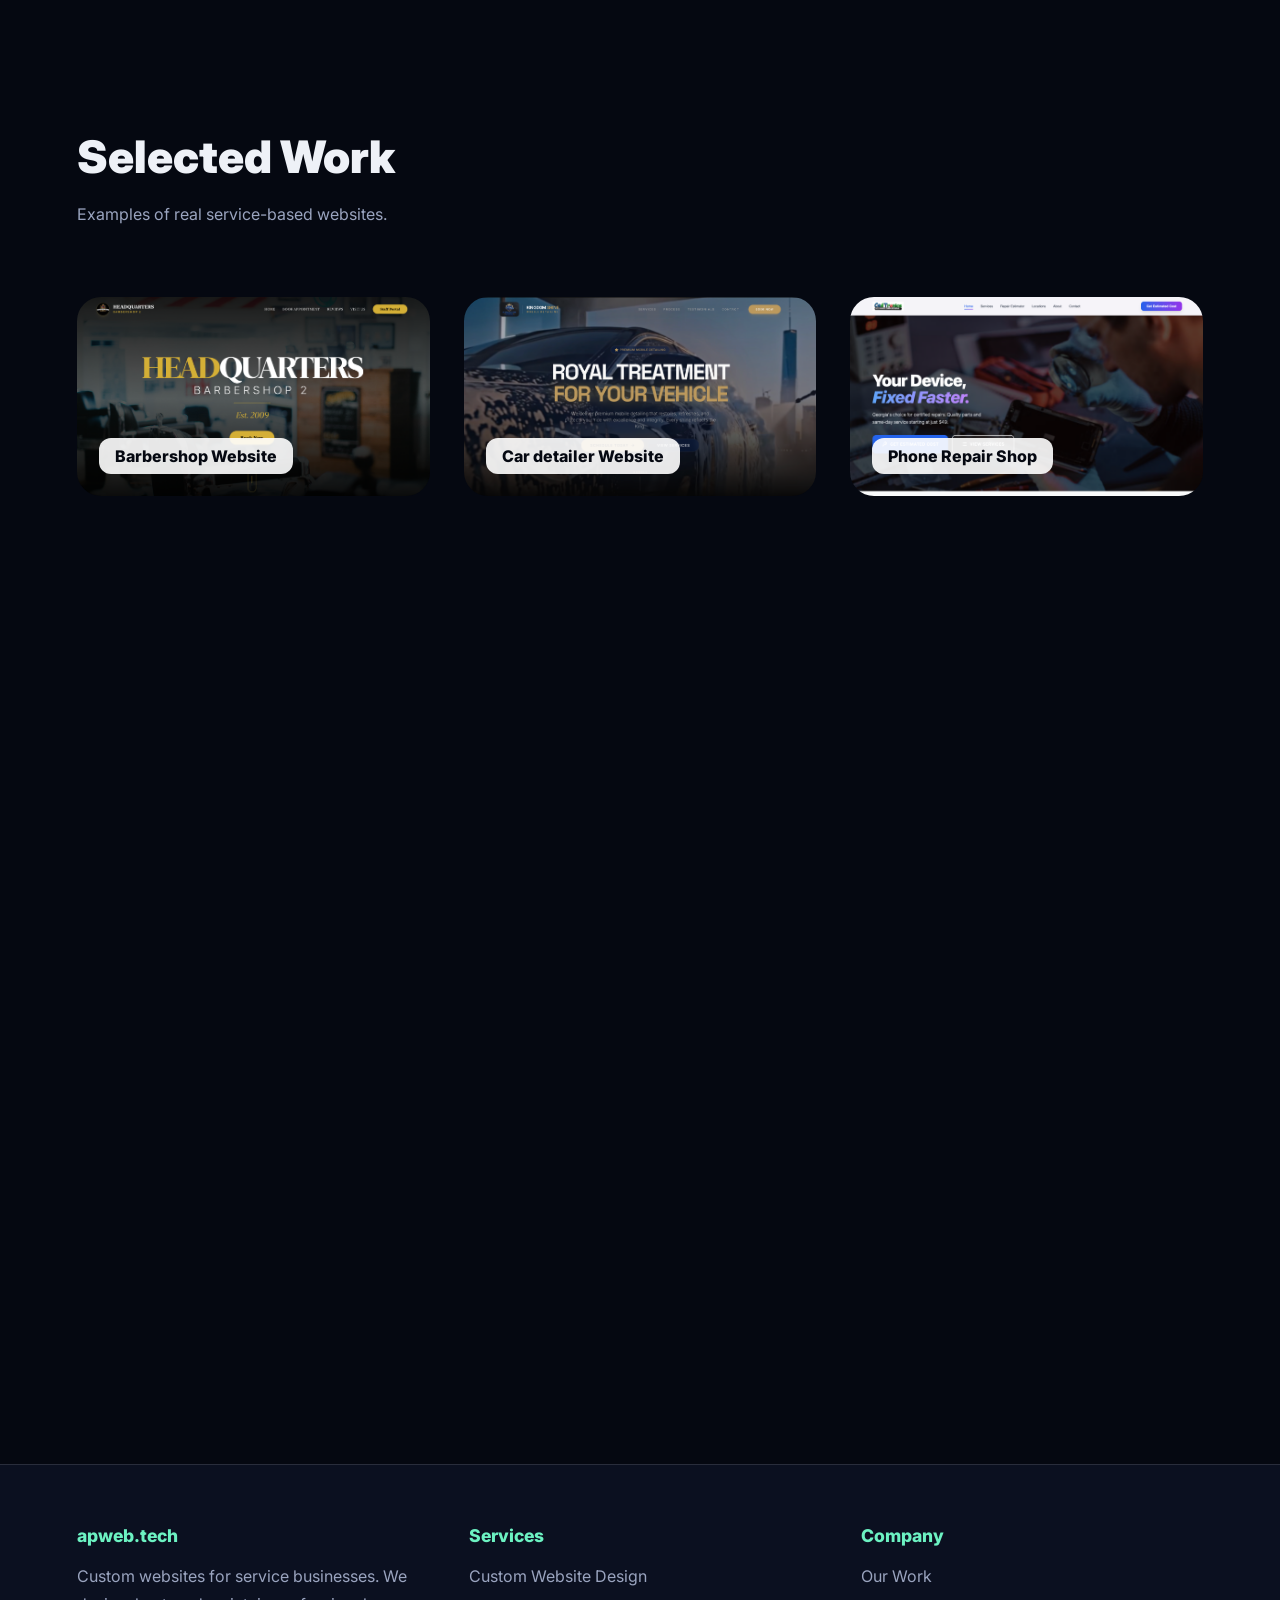
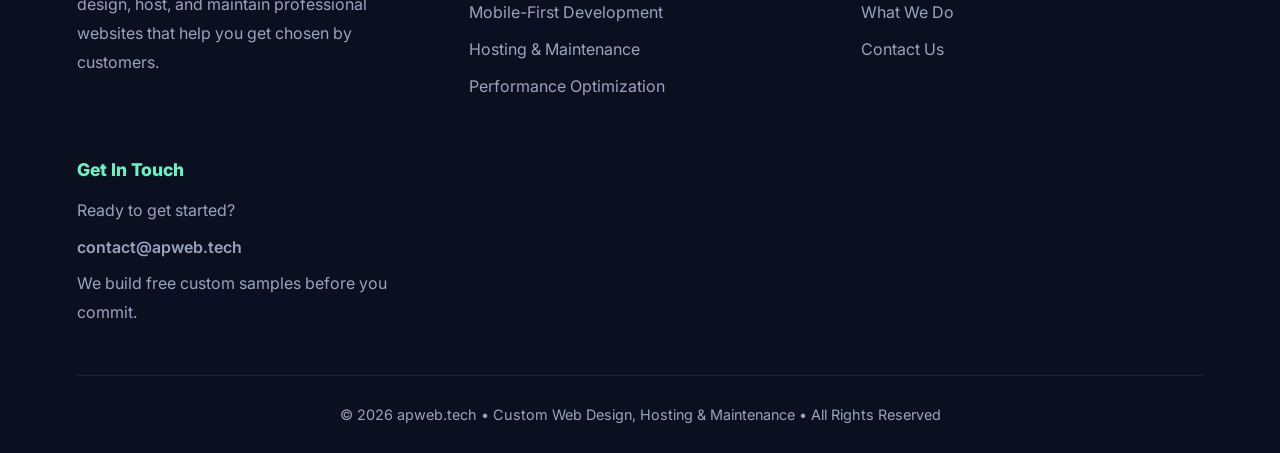
==== commit a966a0da: "Place Clarity ID note beside placeholder argument Agent-Logs-Url: https://github.com/preetk0702/ap/s" ====
--- a/index.html
+++ b/index.html
@@ -10,13 +10,15 @@
 <link rel="canonical" href="https://apweb.tech/">
 <link href="https://fonts.googleapis.com/css2?family=Inter:wght@300;400;500;600;700;800;900&display=swap" rel="stylesheet">
 <script type="text/javascript">
-  // Replace the empty string in the initializer call below with your Microsoft Clarity project ID.
   (function(c,l,a,r,i,t,y){
       if(!i) return;
       c[a]=c[a]||function(){(c[a].q=c[a].q||[]).push(arguments)};
       t=l.createElement(r);t.async=1;t.src="https://www.clarity.ms/tag/"+i;
       y=l.getElementsByTagName(r)[0];y.parentNode.insertBefore(t,y);
-  })(window, document, "clarity", "script", "");
+  })(window, document, "clarity", "script",
+    // Replace "" with your Microsoft Clarity project ID.
+    ""
+  );
 </script>
 
 <style>
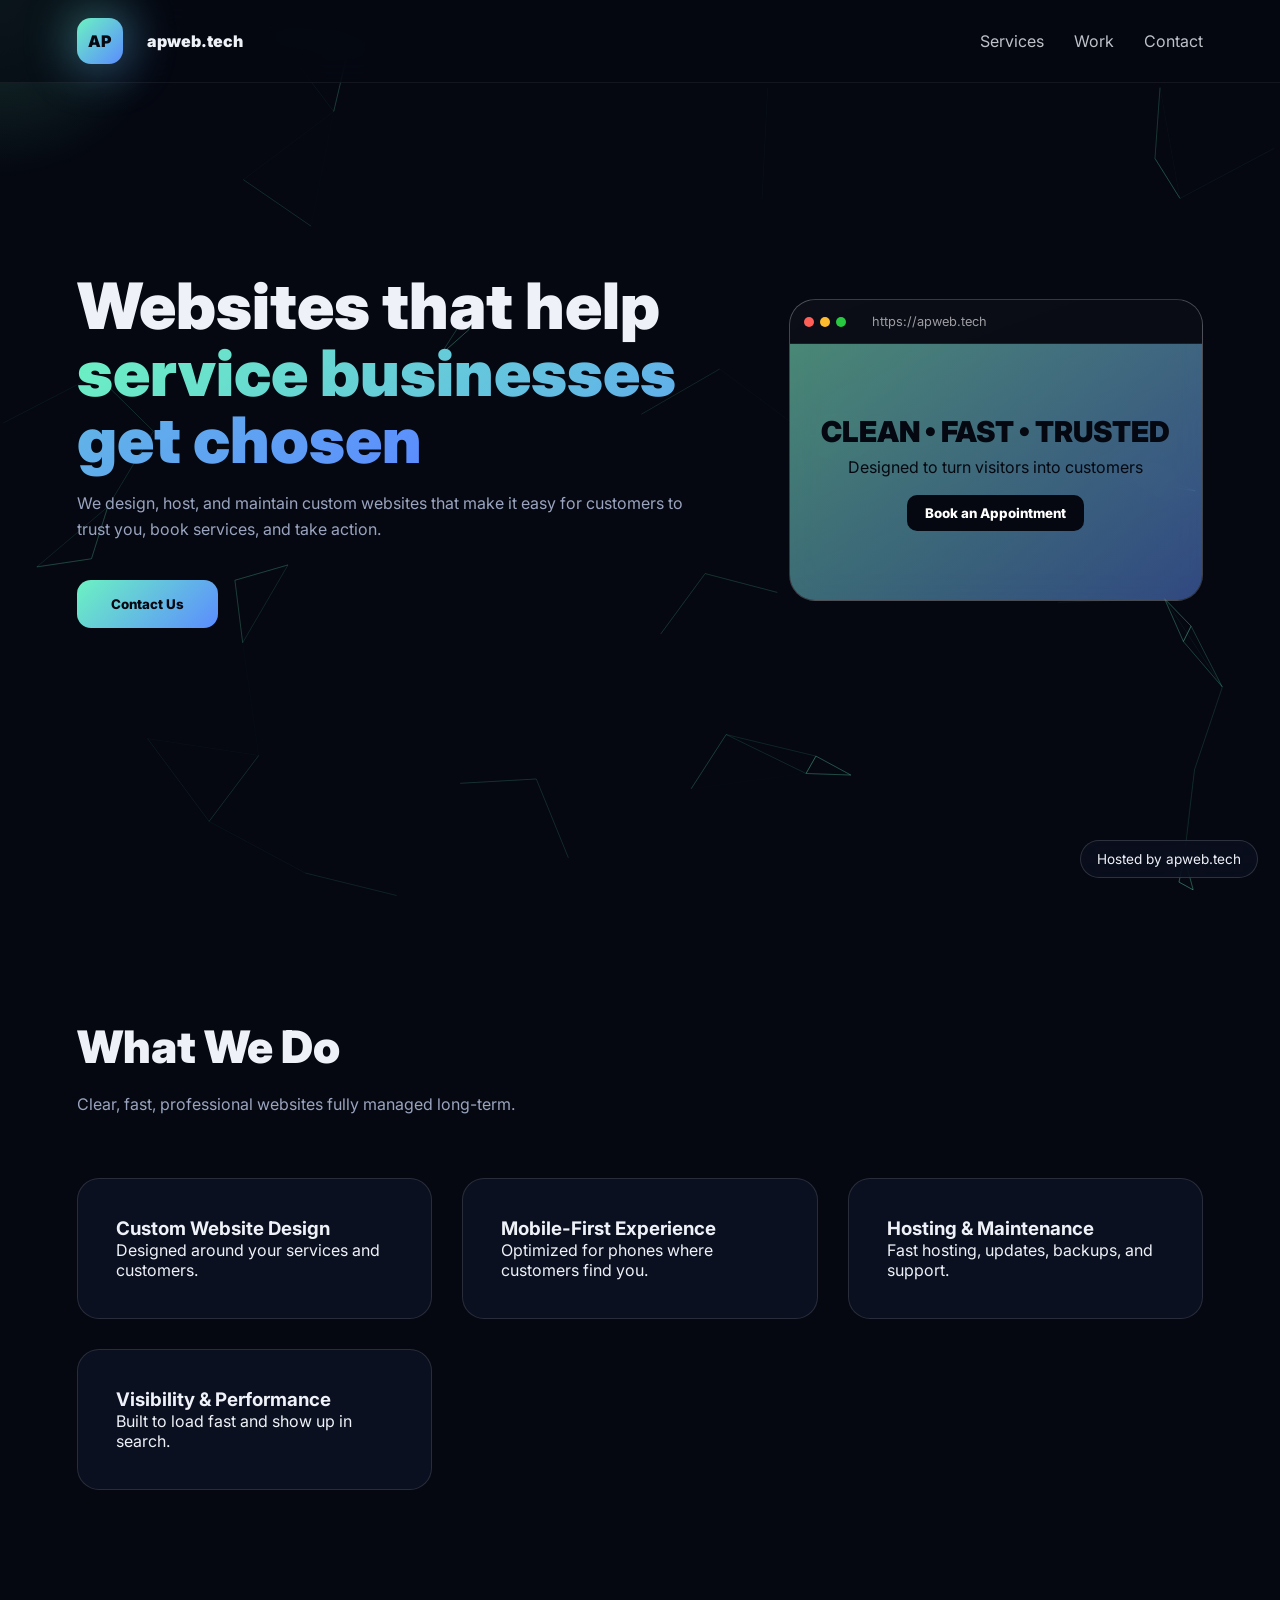
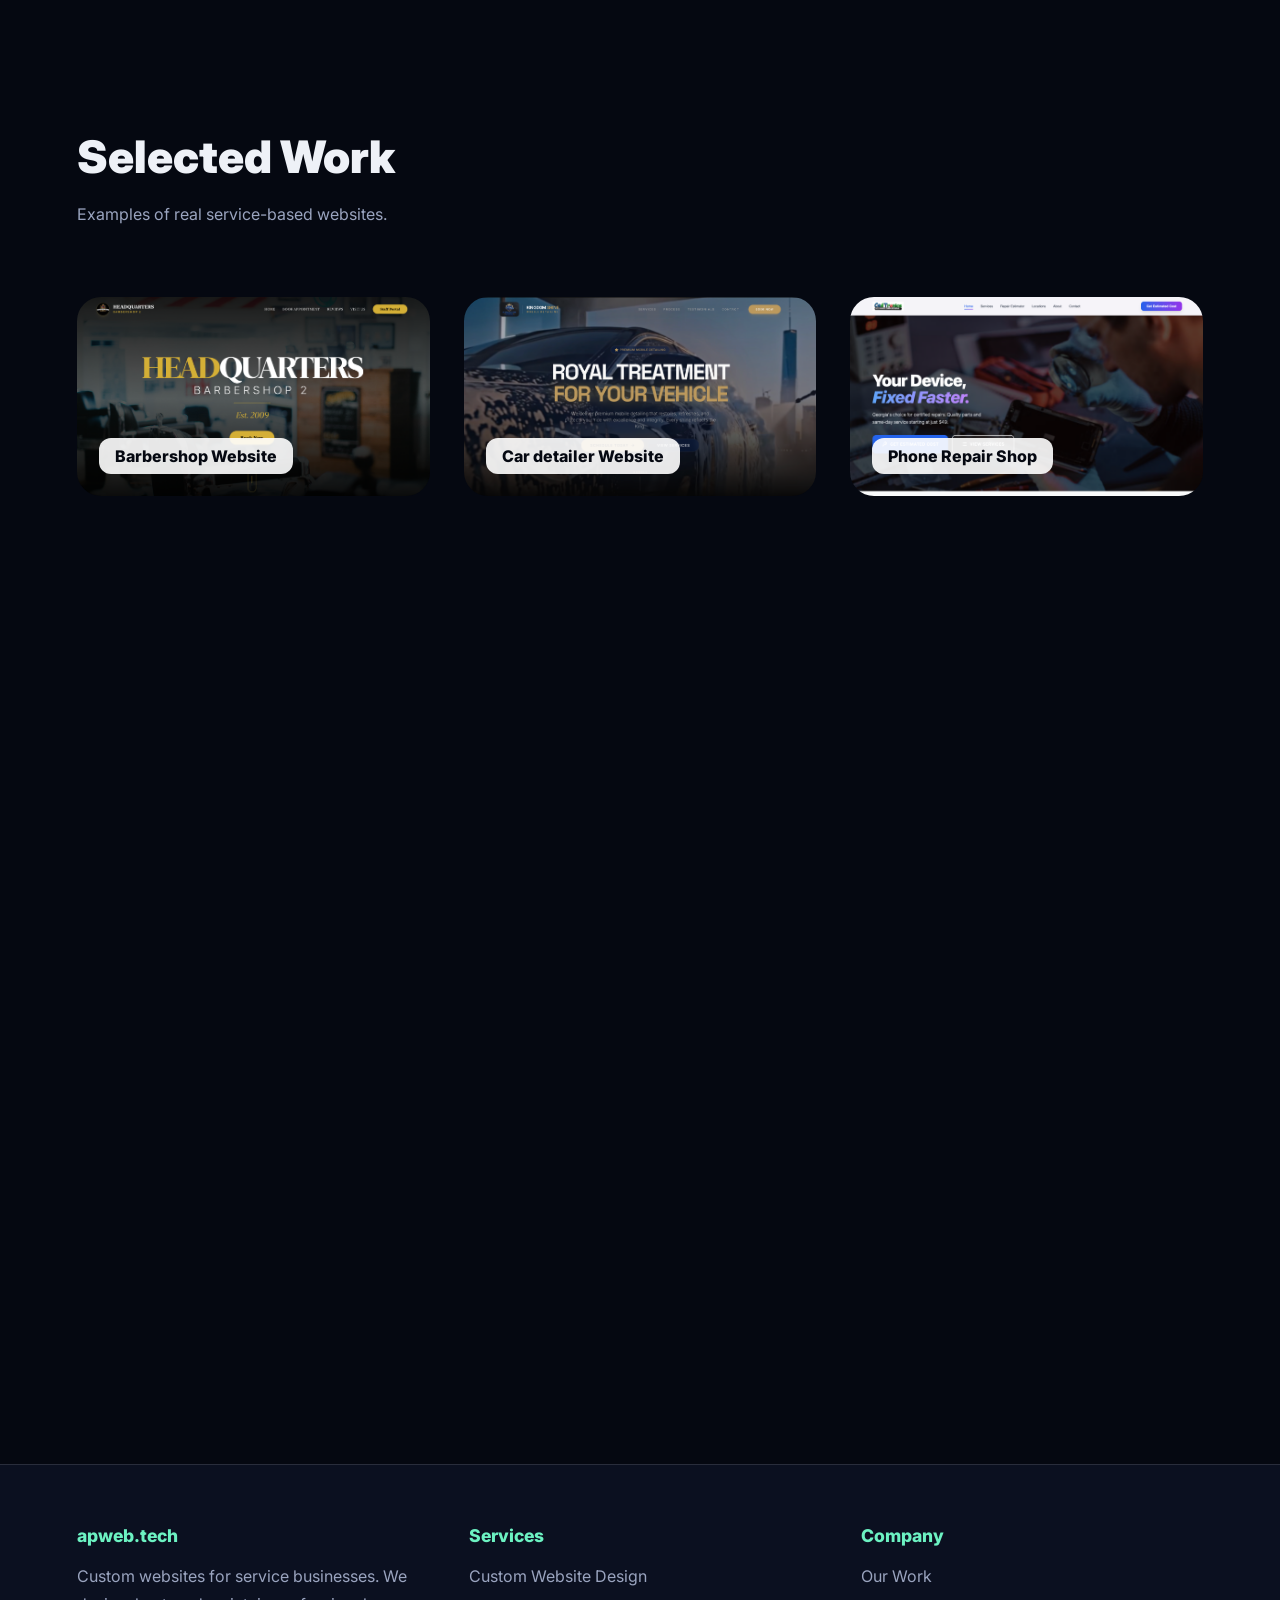
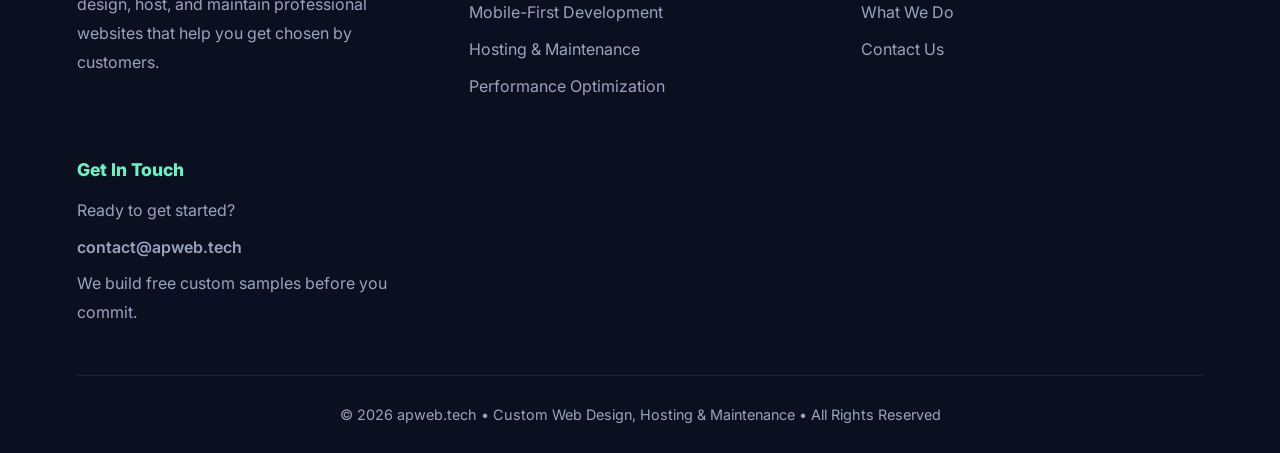
==== commit e6308b7d: "Use explicit Clarity ID placeholder with safe guard Agent-Logs-Url: https://github.com/preetk0702/ap" ====
--- a/index.html
+++ b/index.html
@@ -11,13 +11,13 @@
 <link href="https://fonts.googleapis.com/css2?family=Inter:wght@300;400;500;600;700;800;900&display=swap" rel="stylesheet">
 <script type="text/javascript">
   (function(c,l,a,r,i,t,y){
-      if(!i) return;
+      if(!i || i === "YOUR_CLARITY_PROJECT_ID") return;
       c[a]=c[a]||function(){(c[a].q=c[a].q||[]).push(arguments)};
       t=l.createElement(r);t.async=1;t.src="https://www.clarity.ms/tag/"+i;
       y=l.getElementsByTagName(r)[0];y.parentNode.insertBefore(t,y);
   })(window, document, "clarity", "script",
-    // Replace "" with your Microsoft Clarity project ID.
-    ""
+    // Replace "YOUR_CLARITY_PROJECT_ID" with your Microsoft Clarity project ID.
+    "YOUR_CLARITY_PROJECT_ID"
   );
 </script>
 
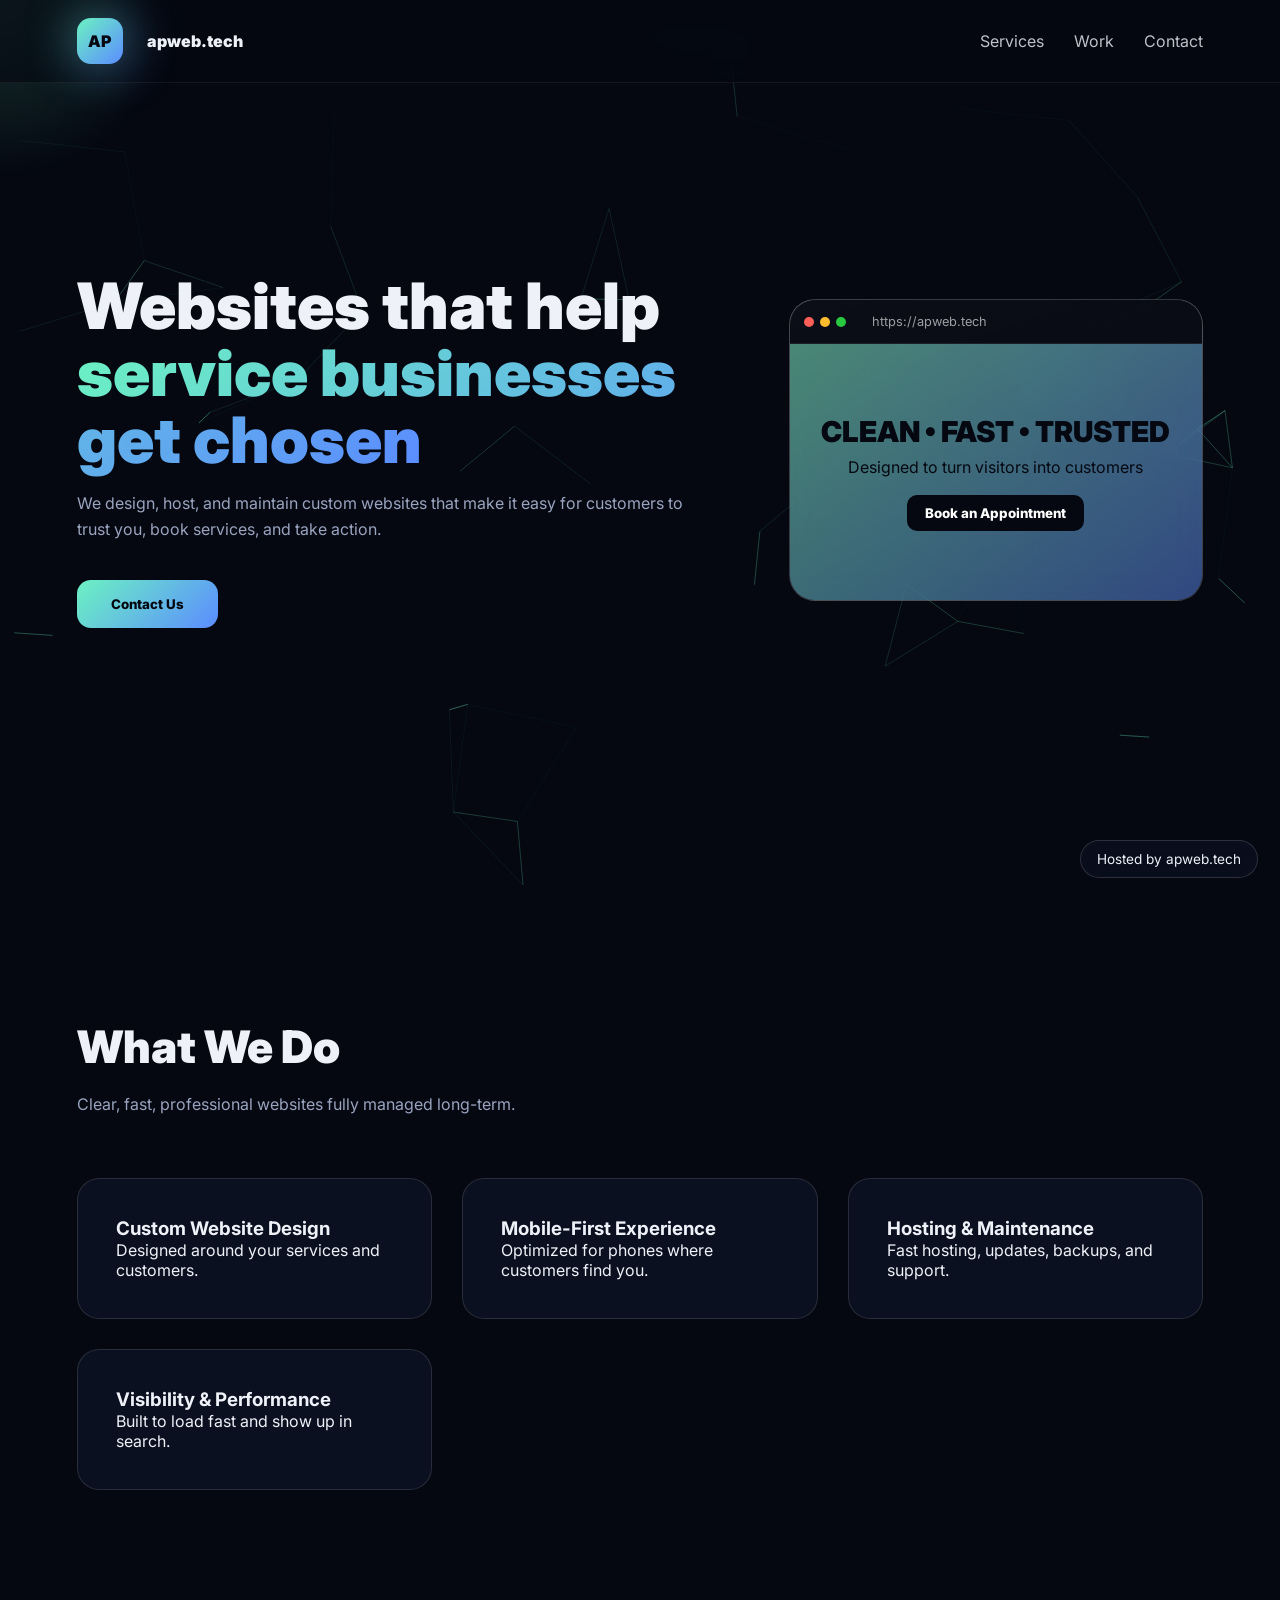
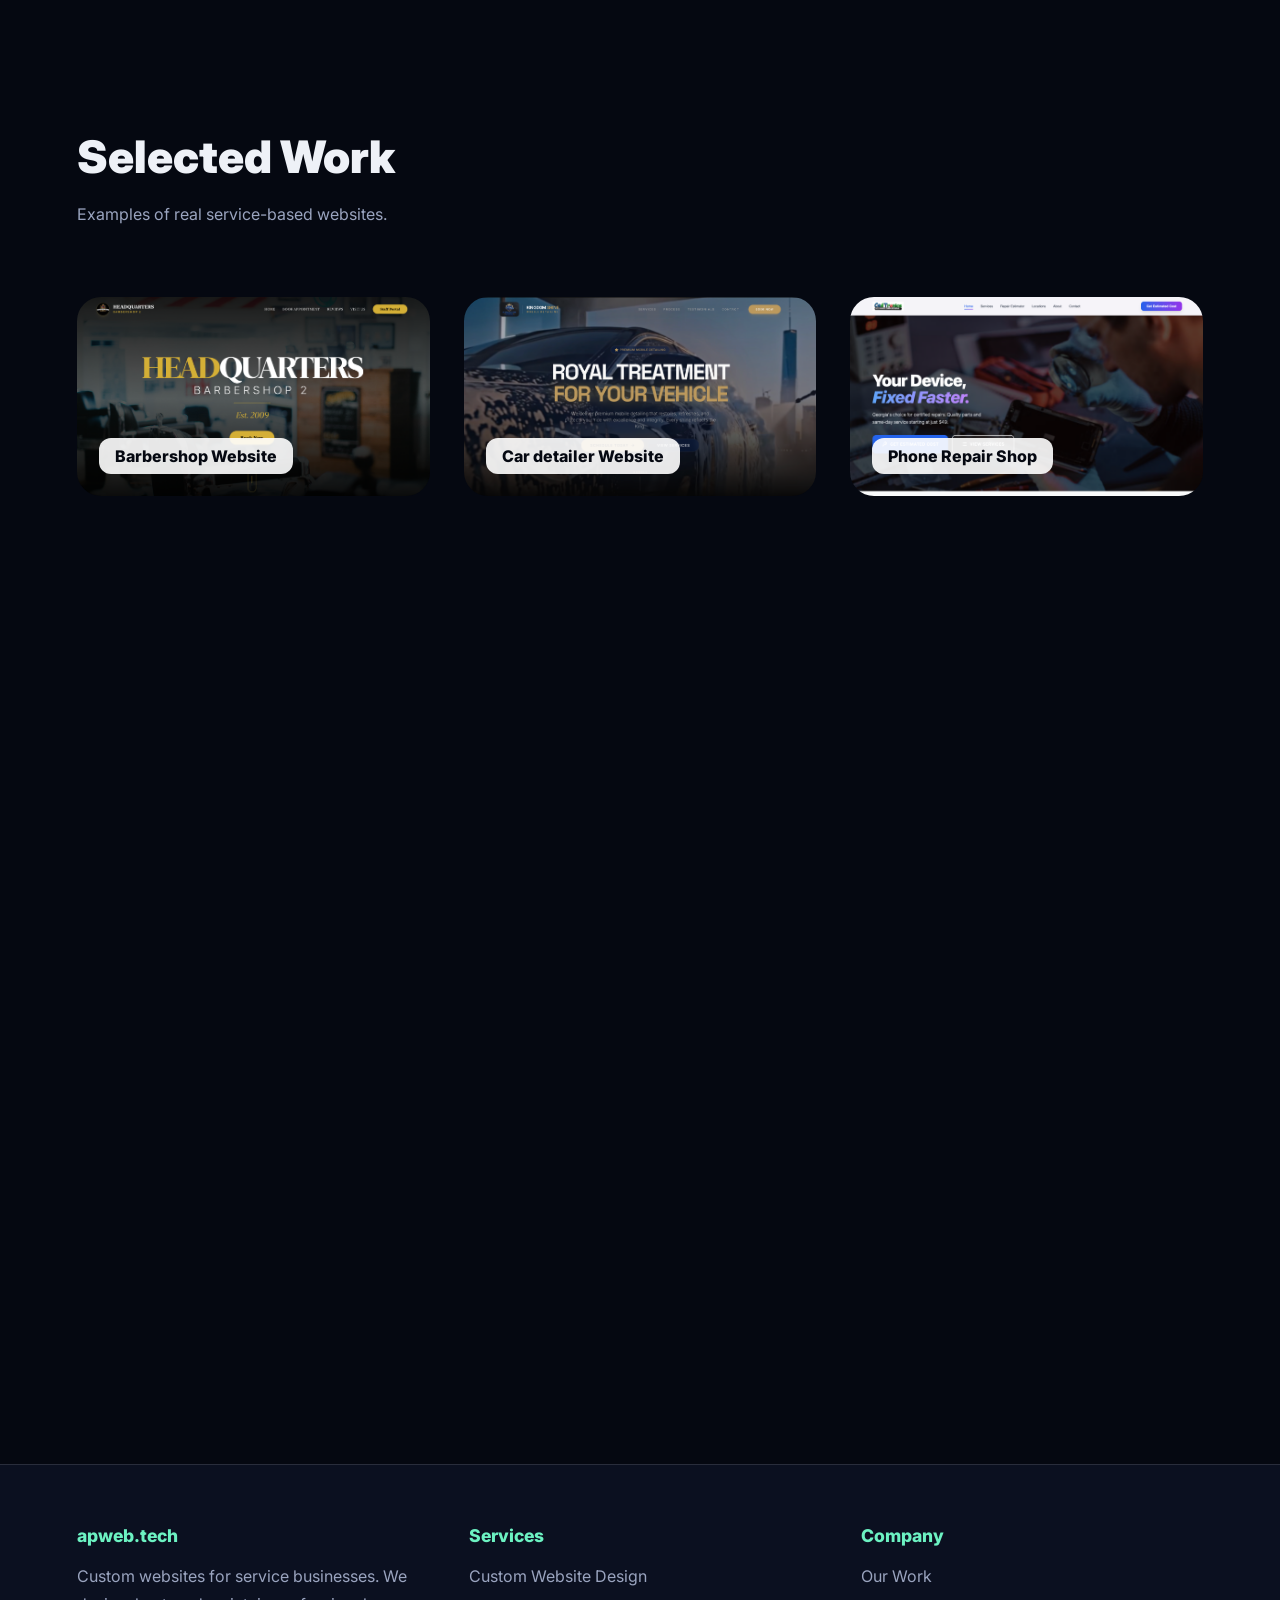
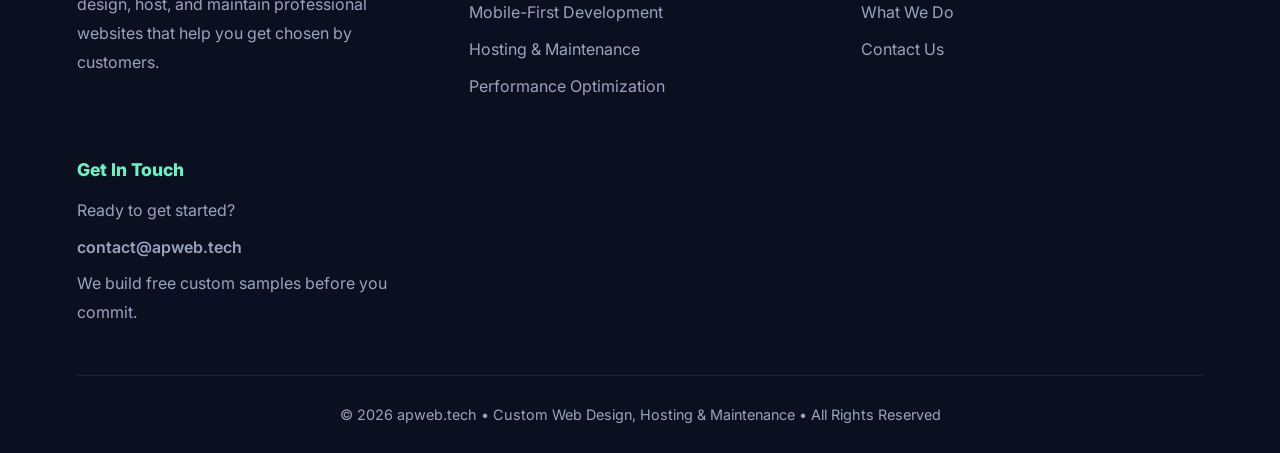
==== commit a9943fb2: "Clarify Clarity placeholder disables script until configured Agent-Logs-Url: https://github.com/pree" ====
--- a/index.html
+++ b/index.html
@@ -16,7 +16,7 @@
       t=l.createElement(r);t.async=1;t.src="https://www.clarity.ms/tag/"+i;
       y=l.getElementsByTagName(r)[0];y.parentNode.insertBefore(t,y);
   })(window, document, "clarity", "script",
-    // Replace "YOUR_CLARITY_PROJECT_ID" with your Microsoft Clarity project ID.
+    // Replace "YOUR_CLARITY_PROJECT_ID" with your real project ID (script stays disabled until replaced).
     "YOUR_CLARITY_PROJECT_ID"
   );
 </script>
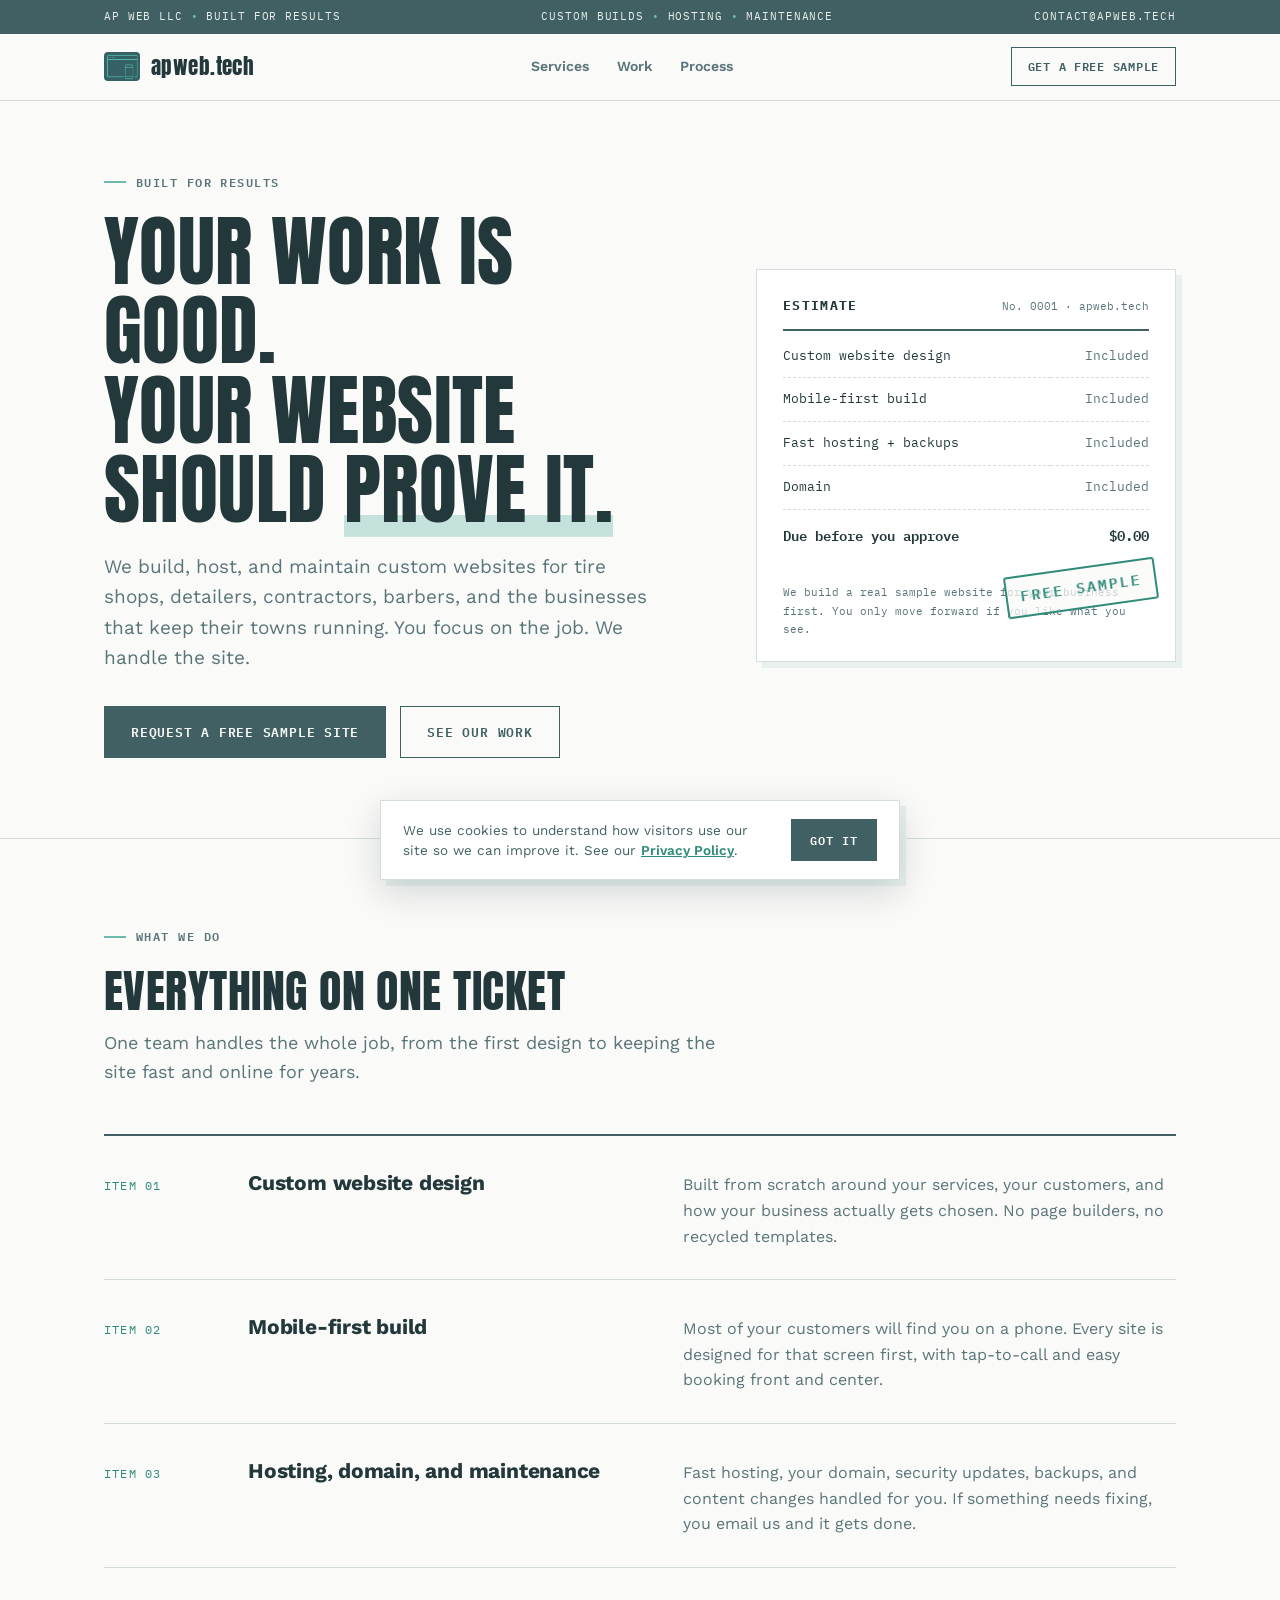
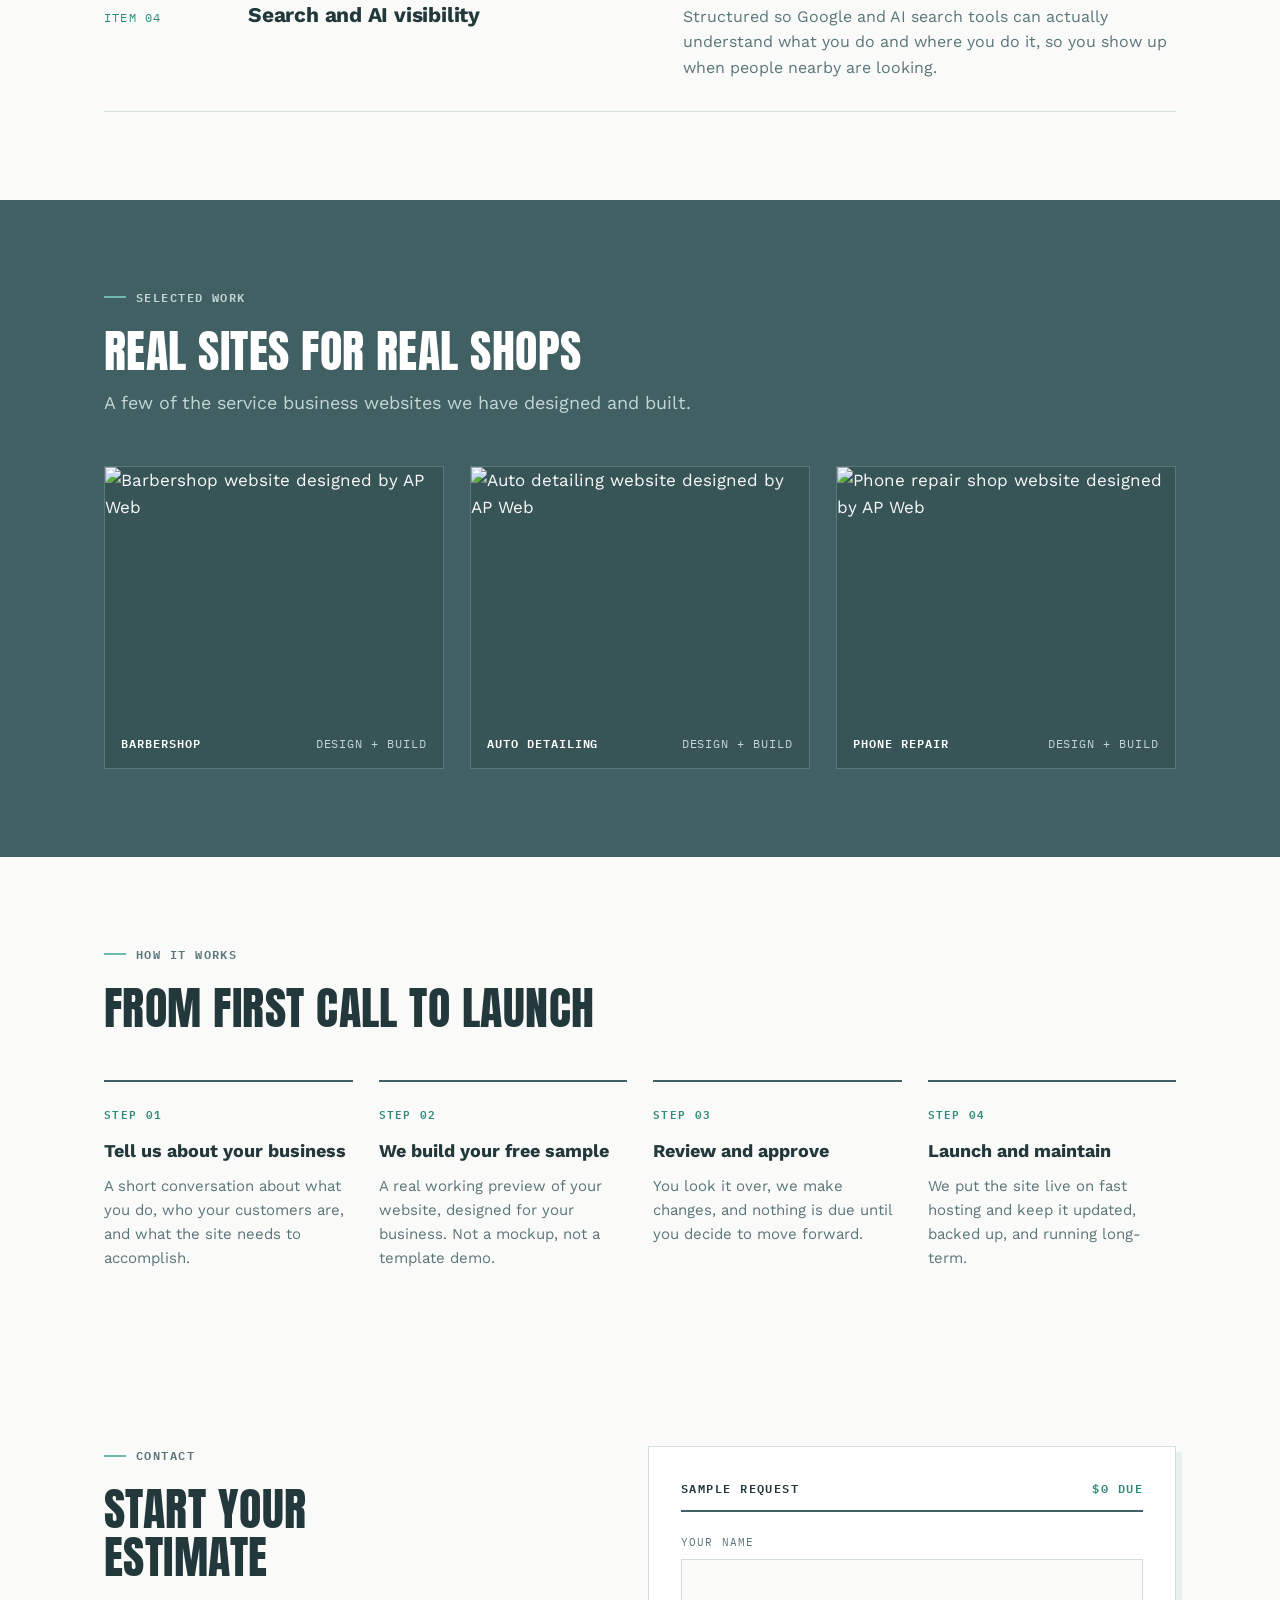
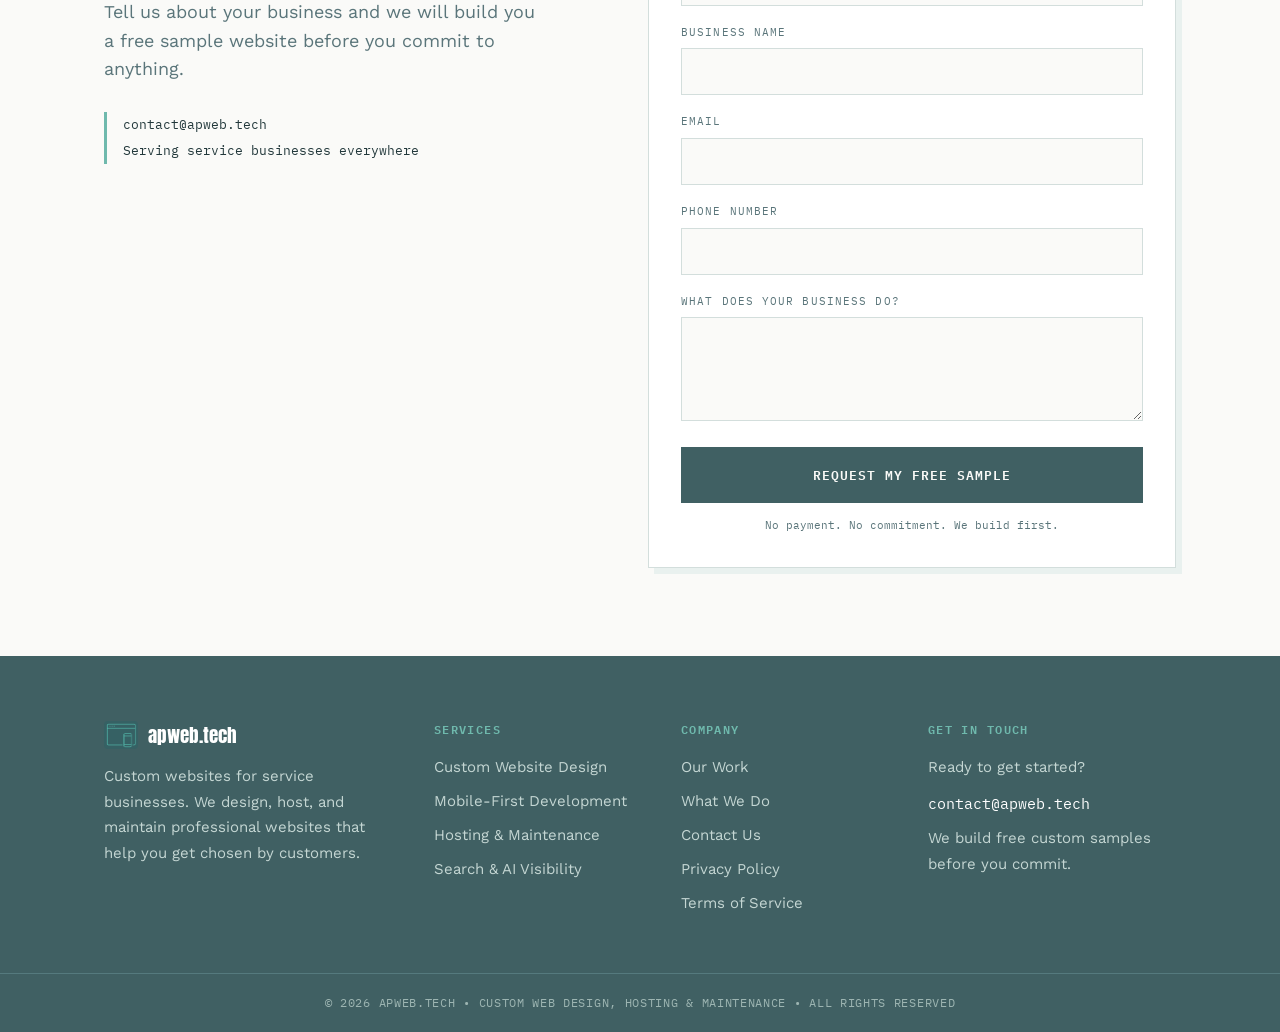
==== commit 55d6b85f: "Update print statement from 'Hello' to 'Goodbye'" ====
--- a/index.html
+++ b/index.html
@@ -4,531 +4,574 @@
 <meta charset="UTF-8">
 <meta name="viewport" content="width=device-width, initial-scale=1.0">
 <title>apweb.tech | Custom Websites for Service Businesses</title>
-<meta name="description" content="Custom website design, hosting, and maintenance for service businesses. We build fast, modern websites that turn visitors into customers.">
-<meta name="keywords" content="web design, website design, web developer, business websites, service business websites">
-<meta name="author" content="apweb.tech">
+<meta name="description" content="AP Web builds, hosts, and maintains custom websites for service businesses. See a free sample site for your business before you pay anything.">
+<meta name="author" content="AP Web LLC">
 <link rel="canonical" href="https://apweb.tech/">
-<link href="https://fonts.googleapis.com/css2?family=Inter:wght@300;400;500;600;700;800;900&display=swap" rel="stylesheet">
+<link rel="icon" type="image/png" href="logo-icon.png">
+<link rel="preconnect" href="https://fonts.googleapis.com">
+<link rel="preconnect" href="https://fonts.gstatic.com" crossorigin>
+<link href="https://fonts.googleapis.com/css2?family=Anton&family=IBM+Plex+Mono:wght@400;500;600&family=Work+Sans:wght@400;500;600;700&display=swap" rel="stylesheet">
 <script type="text/javascript">
-  (function(c,l,a,r,i,t,y){
-      if(!i || i === "YOUR_CLARITY_PROJECT_ID") return;
-      c[a]=c[a]||function(){(c[a].q=c[a].q||[]).push(arguments)};
-      t=l.createElement(r);t.async=1;t.src="https://www.clarity.ms/tag/"+i;
-      y=l.getElementsByTagName(r)[0];y.parentNode.insertBefore(t,y);
-  })(window, document, "clarity", "script",
-    // Replace "YOUR_CLARITY_PROJECT_ID" with your real project ID (script stays disabled until replaced).
-    "YOUR_CLARITY_PROJECT_ID"
-  );
+    (function(c,l,a,r,i,t,y){
+        c[a]=c[a]||function(){(c[a].q=c[a].q||[]).push(arguments)};
+        t=l.createElement(r);t.async=1;t.src="https://www.clarity.ms/tag/"+i;
+        y=l.getElementsByTagName(r)[0];y.parentNode.insertBefore(t,y);
+    })(window, document, "clarity", "script", "wucybia216");
 </script>
-
+<script type="application/ld+json">
+{
+  "@context": "https://schema.org",
+  "@type": "ProfessionalService",
+  "name": "AP Web LLC",
+  "url": "https://apweb.tech",
+  "email": "contact@apweb.tech",
+  "description": "Custom website design, hosting, and maintenance for service businesses.",
+  "slogan": "Built for results"
+}
+</script>
 <style>
-:root{
-  --bg:#050811;
-  --panel:#0b1020;
-  --accent:#6cf2c2;
-  --accent2:#5b8cff;
-  --text:#eef1f7;
-  --muted:#9aa4bf;
-}
-
-*{margin:0;padding:0;box-sizing:border-box;font-family:Inter,sans-serif}
-html{scroll-behavior:smooth}
-body{
-  background:var(--bg);
-  color:var(--text);
-  overflow-x:hidden;
-}
-
-/* NETWORK BACKGROUND */
-canvas{
-  position:fixed;
-  inset:0;
-  z-index:-3;
-}
-
-/* CURSOR GLOW */
-.cursor-glow{
-  position:fixed;
-  width:420px;
-  height:420px;
-  border-radius:50%;
-  background:radial-gradient(circle,rgba(108,242,194,.18),transparent 60%);
-  pointer-events:none;
-  transform:translate(-50%,-50%);
-  z-index:-2;
-}
-
-/* HOSTED BADGE */
-.hosted-badge{
-  position:fixed;
-  bottom:22px;
-  right:22px;
-  padding:10px 16px;
-  border-radius:20px;
-  background:rgba(11,16,32,.8);
-  border:1px solid rgba(255,255,255,.15);
-  font-size:.85rem;
-  backdrop-filter:blur(12px);
-  animation:pulse 4s ease-in-out infinite;
-  z-index:50;
-}
-
-@keyframes pulse{
-  0%,100%{box-shadow:0 0 0 rgba(108,242,194,0)}
-  50%{box-shadow:0 0 25px rgba(108,242,194,.35)}
-}
-
-/* NAV */
-nav{
-  position:fixed;
-  top:0;
-  width:100%;
-  padding:18px 6%;
-  display:flex;
-  justify-content:space-between;
-  align-items:center;
-  backdrop-filter:blur(16px);
-  background:rgba(5,8,17,.65);
-  border-bottom:1px solid rgba(255,255,255,.06);
-  z-index:1000;
-}
-
-.logo{
-  display:flex;
-  align-items:center;
-  gap:14px;
-  font-weight:900;
-}
-
-.logo-symbol{
-  width:46px;
-  height:46px;
-  border-radius:14px;
-  background:linear-gradient(135deg,var(--accent),var(--accent2));
-  display:grid;
-  place-items:center;
-  color:#050811;
-  font-weight:900;
-  animation:spin 22s linear infinite;
-  position:relative;
-}
-
-.logo-symbol::before{
-  content:"";
-  position:absolute;
-  inset:-10px;
-  border-radius:18px;
-  background:linear-gradient(135deg,var(--accent),var(--accent2));
-  filter:blur(22px);
-  opacity:.35;
-  z-index:-1;
-}
-
-@keyframes spin{
-  from{transform:rotate(0deg)}
-  to{transform:rotate(360deg)}
-}
-
-nav a{
-  color:var(--text);
-  text-decoration:none;
-  margin-left:26px;
-  opacity:.8;
-}
-nav a:hover{opacity:1;color:var(--accent)}
-
-/* SECTIONS */
-section{padding:120px 6%}
-.reveal{opacity:0;transform:translateY(40px);transition:.9s ease}
-.reveal.active{opacity:1;transform:none}
-
-h1{
-  font-size:clamp(3rem,5vw,4.6rem);
-  font-weight:900;
-  line-height:1.05;
-}
-h1 span{
-  background:linear-gradient(135deg,var(--accent),var(--accent2));
-  -webkit-background-clip:text;
-  -webkit-text-fill-color:transparent;
-}
-
-h2{
-  font-size:2.8rem;
-  font-weight:900;
-}
-
-.sub{
-  margin-top:18px;
-  max-width:760px;
-  color:var(--muted);
-  line-height:1.6;
-}
-
-/* HERO */
-.hero{
-  min-height:100vh;
-  display:grid;
-  grid-template-columns:1.2fr .8fr;
-  gap:90px;
-  align-items:center;
-}
-
-/* BROWSER MOCKUP */
-.browser-window{
-  background:linear-gradient(160deg,rgba(255,255,255,.18),rgba(255,255,255,.04));
-  border-radius:26px;
-  border:1px solid rgba(255,255,255,.15);
-  backdrop-filter:blur(18px);
-  overflow:hidden;
-  animation:float 6s ease-in-out infinite;
-}
-
-@keyframes float{
-  0%,100%{transform:translateY(0)}
-  50%{transform:translateY(-18px)}
-}
-
-.browser-top{
-  height:44px;
-  background:rgba(5,8,17,.85);
-  display:flex;
-  align-items:center;
-  padding:0 14px;
-  gap:12px;
-  border-bottom:1px solid rgba(255,255,255,.08);
-}
-
-.browser-dots{
-  display:flex;
-  gap:6px;
-}
-
-.browser-dots span{
-  width:10px;height:10px;border-radius:50%;
-  background:#ff5f57;
-}
-.browser-dots span:nth-child(2){background:#febc2e}
-.browser-dots span:nth-child(3){background:#28c840}
-
-.browser-url{
-  margin-left:14px;
-  font-size:.8rem;
-  color:rgba(255,255,255,.6);
-}
-
-.browser-content{
-  height:256px;
-  background:linear-gradient(135deg,rgba(108,242,194,.45),rgba(91,140,255,.45));
-  display:flex;
-  flex-direction:column;
-  justify-content:center;
-  align-items:center;
-  text-align:center;
-  color:#050811;
-  padding:24px;
-}
-
-.browser-content h3{
-  font-size:1.8rem;
-  font-weight:900;
-  margin-bottom:8px;
-}
-.browser-content p{margin-bottom:18px}
-.browser-content button{
-  padding:10px 18px;
-  border-radius:10px;
-  border:none;
-  font-weight:800;
-  background:#050811;
-  color:white;
-}
-
-/* BUTTON */
-.btn{
-  margin-top:38px;
-  padding:16px 34px;
-  border-radius:14px;
-  border:none;
-  font-weight:800;
-  background:linear-gradient(135deg,var(--accent),var(--accent2));
-  color:#050811;
-  cursor:pointer;
-}
-.btn:hover{transform:translateY(-4px) scale(1.04)}
-
-/* GRID */
-.grid{
-  margin-top:60px;
-  display:grid;
-  grid-template-columns:repeat(auto-fit,minmax(260px,1fr));
-  gap:30px;
-}
-
-.card{
-  padding:38px;
-  border-radius:22px;
-  background:var(--panel);
-  border:1px solid rgba(255,255,255,.12);
-}
-
-/* PORTFOLIO - UPDATED TO RECTANGLE */
-.portfolio{
-  margin-top:70px;
-  display:grid;
-  grid-template-columns:repeat(auto-fit,minmax(340px,1fr));
-  gap:34px;
-  max-width: 1400px; /* Prevents extreme stretching on wide screens */
-}
-
-.project{
-  aspect-ratio: 16 / 9; /* Changed from 1 to 16/9 to prevent cropping */
-  border-radius:24px;
-  position:relative;
-  overflow:hidden;
-  cursor:pointer;
-  transition:transform .3s ease,box-shadow .3s ease;
-  background: var(--panel);
-}
-
-.project:hover{
-  transform:scale(1.05);
-  box-shadow:0 12px 40px rgba(0,0,0,.4);
-}
-
-.project img{
-  width:100%;
-  height:100%;
-  object-fit:cover;
-  transition:transform .3s ease;
-}
-
-.project:hover img{
-  transform:scale(1.1);
-}
-
-.project span{
-  position:absolute;
-  bottom:22px;
-  left:22px;
-  font-weight:800;
-  color:#050811;
-  z-index:2;
-  background:rgba(255,255,255,.9);
-  padding:8px 16px;
-  border-radius:12px;
-  transition:transform .3s ease;
-}
-
-.project:hover span{
-  transform:translateY(-4px);
-}
-
-/* CONTACT */
-.contact-box{
-  margin-top:70px;
-  padding:90px;
-  border-radius:36px;
-  background:linear-gradient(160deg,rgba(91,140,255,.25),rgba(108,242,194,.25));
-  display:grid;
-  grid-template-columns:1fr 1fr;
-  gap:70px;
-}
-
-input,textarea{
-  width:100%;
-  padding:16px;
-  border-radius:12px;
-  border:none;
-  margin-bottom:14px;
-}
-textarea{height:130px;resize:none}
-
-/* FOOTER BANNER */
-footer{
-  background:var(--panel);
-  border-top:1px solid rgba(255,255,255,.12);
-  padding:60px 6% 30px;
-  color:var(--text);
-}
-
-.footer-content{
-  display:grid;
-  grid-template-columns:repeat(auto-fit,minmax(250px,1fr));
-  gap:50px;
-  margin-bottom:40px;
-}
-
-.footer-section h3{
-  font-size:1.1rem;
-  font-weight:800;
-  margin-bottom:16px;
-  color:var(--accent);
-}
-
-.footer-section p,
-.footer-section a{
-  color:var(--muted);
-  line-height:1.8;
-  text-decoration:none;
-  display:block;
-  margin-bottom:8px;
-}
-
-.footer-section a:hover{
-  color:var(--accent);
-}
-
-.footer-email{
-  color:var(--accent);
-  font-weight:600;
-}
-
-.footer-bottom{
-  padding-top:30px;
-  border-top:1px solid rgba(255,255,255,.08);
-  text-align:center;
-  color:var(--muted);
-  font-size:.9rem;
-}
-
-@media(max-width:900px){
-  .hero,.contact-box{grid-template-columns:1fr}
-  nav{padding:18px 4%}
-  nav a{margin-left:10px;font-size:.85rem}
-  .footer-content{grid-template-columns:1fr;gap:35px}
-  footer{padding:50px 4% 25px}
-}
+  :root{
+    --paper:#FAFAF8;
+    --ink:#22383B;
+    --slate:#406063;
+    --slate-soft:#5A757A;
+    --teal:#6FB9AD;
+    --teal-deep:#2F8A7A;
+    --tint:#E9F1EF;
+    --rule:#D3DEDC;
+    --display:'Anton', sans-serif;
+    --body:'Work Sans', sans-serif;
+    --mono:'IBM Plex Mono', monospace;
+  }
+  *{margin:0;padding:0;box-sizing:border-box}
+  html{scroll-behavior:smooth}
+  body{
+    font-family:var(--body);
+    background:var(--paper);
+    color:var(--ink);
+    line-height:1.6;
+    font-size:17px;
+    -webkit-font-smoothing:antialiased;
+  }
+  ::selection{background:var(--slate);color:var(--paper)}
+  img{max-width:100%;display:block}
+  a{color:inherit}
+
+  .wrap{max-width:1120px;margin:0 auto;padding:0 24px}
+
+  /* ---------- ticket strip ---------- */
+  .strip{
+    background:var(--slate);
+    color:#E9F1EF;
+    font-family:var(--mono);
+    font-size:11px;
+    letter-spacing:.08em;
+    text-transform:uppercase;
+    padding:8px 0;
+  }
+  .strip .wrap{display:flex;justify-content:space-between;gap:16px;flex-wrap:wrap}
+  .strip span{white-space:nowrap}
+  .strip .dot{color:var(--teal)}
+
+  /* ---------- nav ---------- */
+  header.site{
+    position:sticky;top:0;z-index:50;
+    background:rgba(250,250,248,.92);
+    backdrop-filter:blur(8px);
+    border-bottom:1px solid var(--rule);
+  }
+  .nav{display:flex;align-items:center;justify-content:space-between;height:66px}
+  .logo{font-family:var(--display);font-size:21px;letter-spacing:.02em;text-decoration:none;display:flex;align-items:center;gap:11px;color:var(--ink)}
+  .logo img{width:36px;height:auto;border-radius:4px}
+  .nav-links{display:flex;gap:28px;font-size:14px;font-weight:600}
+  .nav-links a{text-decoration:none;color:var(--slate-soft)}
+  .nav-links a:hover{color:var(--ink)}
+  .nav-cta{
+    font-family:var(--mono);font-size:12px;font-weight:600;letter-spacing:.06em;
+    text-transform:uppercase;text-decoration:none;
+    border:1.5px solid var(--slate);padding:9px 16px;color:var(--slate);
+    transition:background .15s,color .15s;
+  }
+  .nav-cta:hover{background:var(--slate);color:var(--paper)}
+
+  /* ---------- hero ---------- */
+  .hero{padding:72px 0 80px;border-bottom:1px solid var(--rule)}
+  .hero-grid{display:grid;grid-template-columns:1.15fr .85fr;gap:56px;align-items:center}
+  .eyebrow{
+    font-family:var(--mono);font-size:12px;font-weight:600;
+    letter-spacing:.12em;text-transform:uppercase;color:var(--slate-soft);
+    display:flex;align-items:center;gap:10px;margin-bottom:20px;
+  }
+  .eyebrow::before{content:"";width:22px;height:2px;background:var(--teal)}
+  h1{
+    font-family:var(--display);
+    font-size:clamp(44px,6.2vw,78px);
+    line-height:1.02;
+    letter-spacing:.005em;
+    text-transform:uppercase;
+    font-weight:400;
+  }
+  h1 .under{
+    background:linear-gradient(rgba(111,185,173,.38),rgba(111,185,173,.38)) left 88% / 100% .28em no-repeat;
+  }
+
+  /* ---------- sleek animations ---------- */
+  @keyframes rise{from{opacity:0;transform:translateY(20px)}to{opacity:1;transform:none}}
+  @keyframes stampIn{
+    0%{opacity:0;transform:rotate(-16deg) scale(1.9)}
+    60%{opacity:1;transform:rotate(-8deg) scale(.94)}
+    100%{opacity:1;transform:rotate(-8deg) scale(1)}
+  }
+  @keyframes drawUnder{from{background-size:0% .28em}to{background-size:100% .28em}}
+  body.intro .hero .eyebrow{animation:rise .55s .05s ease both}
+  body.intro .hero h1{animation:rise .6s .15s ease both}
+  body.intro .hero .lede{animation:rise .6s .3s ease both}
+  body.intro .hero .hero-ctas{animation:rise .6s .42s ease both}
+  body.intro .hero .ticket{animation:rise .65s .3s ease both}
+  body.intro h1 .under{animation:drawUnder .7s .75s ease both}
+  body.intro .stamp{animation:stampIn .45s 1.05s cubic-bezier(.2,1.4,.4,1) both}
+  header.site{transition:box-shadow .25s ease}
+  header.site.scrolled{box-shadow:0 6px 20px rgba(34,56,59,.1)}
+  .hero p.lede{
+    margin-top:22px;font-size:19px;color:var(--slate-soft);max-width:46ch;
+  }
+  .hero-ctas{margin-top:32px;display:flex;gap:14px;flex-wrap:wrap}
+  .btn{
+    font-family:var(--mono);font-size:13px;font-weight:600;
+    letter-spacing:.06em;text-transform:uppercase;text-decoration:none;
+    padding:15px 26px;display:inline-block;border:1.5px solid var(--slate);
+    transition:transform .12s,background .15s,color .15s;
+  }
+  .btn-solid{background:var(--slate);color:var(--paper)}
+  .btn-solid:hover{transform:translateY(-2px)}
+  .btn-ghost{color:var(--slate)}
+  .btn-ghost:hover{background:var(--tint)}
+
+  /* ---------- the sample ticket ---------- */
+  .ticket{
+    background:#fff;
+    border:1px solid var(--rule);
+    box-shadow:6px 6px 0 var(--tint);
+    padding:26px 26px 22px;
+    font-family:var(--mono);
+    position:relative;
+    max-width:420px;
+    justify-self:end;
+    width:100%;
+  }
+  .ticket-head{
+    display:flex;justify-content:space-between;align-items:baseline;
+    border-bottom:2px solid var(--slate);padding-bottom:12px;margin-bottom:4px;
+  }
+  .ticket-head strong{font-size:13px;letter-spacing:.1em;text-transform:uppercase}
+  .ticket-head span{font-size:11px;color:var(--slate-soft)}
+  .ticket table{width:100%;border-collapse:collapse;font-size:13px}
+  .ticket td{padding:11px 0;border-bottom:1px dashed var(--rule)}
+  .ticket td:last-child{text-align:right;color:var(--slate-soft)}
+  .ticket .total td{border-bottom:none;padding-top:14px;font-weight:600;font-size:14px}
+  .ticket .total td:last-child{color:var(--ink)}
+  .stamp{
+    position:absolute;right:18px;bottom:52px;
+    transform:rotate(-8deg);
+    border:2.5px solid var(--teal-deep);color:var(--teal-deep);
+    font-weight:600;font-size:15px;letter-spacing:.14em;text-transform:uppercase;
+    padding:7px 13px;border-radius:3px;
+    background:rgba(250,250,248,.72);
+    pointer-events:none;
+  }
+  .ticket-foot{margin-top:26px;font-size:11px;color:var(--slate-soft);line-height:1.7}
+
+  /* ---------- sections ---------- */
+  section{padding:88px 0}
+  .sec-head{margin-bottom:48px;max-width:640px}
+  h2{
+    font-family:var(--display);font-weight:400;text-transform:uppercase;
+    font-size:clamp(30px,4vw,46px);line-height:1.05;letter-spacing:.01em;
+  }
+  .sec-head p{margin-top:14px;color:var(--slate-soft);font-size:18px}
+
+  /* services as line items */
+  .lineitems{border-top:2px solid var(--slate)}
+  .lineitem{
+    display:grid;grid-template-columns:120px 1fr 1.2fr;gap:24px;
+    padding:30px 0;border-bottom:1px solid var(--rule);align-items:baseline;
+  }
+  .lineitem .code{font-family:var(--mono);font-size:12px;letter-spacing:.1em;color:var(--teal-deep)}
+  .lineitem h3{font-size:21px;font-weight:700;letter-spacing:-.01em}
+  .lineitem p{color:var(--slate-soft);font-size:16px}
+  .lineitem:hover{background:linear-gradient(90deg,var(--tint),transparent)}
+
+  /* ---------- work ---------- */
+  .work{background:var(--slate);color:var(--paper)}
+  .work h2{color:#fff}
+  .work .sec-head p{color:#C4D6D3}
+  .work .eyebrow{color:#C4D6D3}
+  .work-grid{display:grid;grid-template-columns:repeat(3,1fr);gap:26px}
+  .work-card{border:1px solid #557A7E;background:#375457;overflow:hidden;transition:transform .25s ease,box-shadow .25s ease,border-color .25s ease}
+  .work-card:hover{transform:translateY(-6px);box-shadow:0 16px 34px rgba(0,0,0,.28);border-color:var(--teal)}
+  .work-card img{width:100%;aspect-ratio:4/3;object-fit:cover;object-position:top;transition:transform .5s ease}
+  .work-card:hover img{transform:scale(1.04)}
+  .work-card figcaption{
+    font-family:var(--mono);font-size:12px;letter-spacing:.08em;text-transform:uppercase;
+    padding:14px 16px;display:flex;justify-content:space-between;color:#C4D6D3;
+  }
+  .work-card figcaption b{color:#fff;font-weight:600}
+
+  /* ---------- process ---------- */
+  .steps{display:grid;grid-template-columns:repeat(4,1fr);gap:26px;counter-reset:step}
+  .step{border-top:2px solid var(--slate);padding-top:18px}
+  .step::before{
+    counter-increment:step;
+    content:"Step 0" counter(step);
+    font-family:var(--mono);font-size:11px;letter-spacing:.12em;
+    text-transform:uppercase;color:var(--teal-deep);font-weight:600;
+  }
+  .step h3{margin-top:10px;font-size:18px;font-weight:700}
+  .step p{margin-top:8px;font-size:15px;color:var(--slate-soft)}
+
+  /* ---------- contact ---------- */
+  .contact-grid{display:grid;grid-template-columns:1fr 1.1fr;gap:64px;align-items:start}
+  .contact-left h2{max-width:10ch}
+  .contact-left p{margin-top:16px;color:var(--slate-soft);font-size:18px;max-width:40ch}
+  .contact-left .mono-note{
+    margin-top:28px;font-family:var(--mono);font-size:13px;line-height:2;
+    border-left:3px solid var(--teal);padding-left:16px;color:var(--ink);
+  }
+  form.estimate{
+    background:#fff;border:1px solid var(--rule);
+    box-shadow:6px 6px 0 var(--tint);padding:32px;
+  }
+  form.estimate .form-title{
+    font-family:var(--mono);font-size:12px;font-weight:600;letter-spacing:.12em;
+    text-transform:uppercase;border-bottom:2px solid var(--slate);
+    padding-bottom:12px;margin-bottom:22px;display:flex;justify-content:space-between;
+  }
+  form.estimate .form-title span{color:var(--teal-deep)}
+  .field{margin-bottom:18px}
+  .field label{
+    display:block;font-family:var(--mono);font-size:11px;letter-spacing:.1em;
+    text-transform:uppercase;color:var(--slate-soft);margin-bottom:7px;
+  }
+  .field input,.field textarea{
+    width:100%;border:1px solid var(--rule);background:var(--paper);
+    font-family:var(--body);font-size:16px;padding:13px 14px;color:var(--ink);
+  }
+  .field input:focus,.field textarea:focus{outline:2px solid var(--teal-deep);outline-offset:1px;border-color:var(--teal-deep)}
+  .hp{position:absolute;left:-9999px;opacity:0;height:0;overflow:hidden}
+  form.estimate button{
+    width:100%;cursor:pointer;border:1.5px solid var(--slate);
+    background:var(--slate);color:var(--paper);
+    font-family:var(--mono);font-size:13px;font-weight:600;
+    letter-spacing:.08em;text-transform:uppercase;padding:16px;
+    transition:transform .12s,opacity .15s;
+  }
+  form.estimate button:hover{transform:translateY(-2px)}
+  form.estimate button[disabled]{opacity:.6;cursor:wait;transform:none}
+  .form-fine{margin-top:14px;font-family:var(--mono);font-size:11px;color:var(--slate-soft);text-align:center}
+  .form-msg{display:none;margin-top:16px;font-family:var(--mono);font-size:13px;text-align:center}
+  .form-msg.ok{color:var(--teal-deep)}
+  .form-msg.err{color:#B04632}
+
+  /* ---------- footer (original 4-column layout, new theme) ---------- */
+  footer{background:var(--slate);color:#E9F1EF;padding:64px 0 0}
+  .footer-content{
+    max-width:1120px;margin:0 auto;padding:0 24px 48px;
+    display:grid;grid-template-columns:1.4fr 1fr 1fr 1.2fr;gap:40px;
+  }
+  .footer-section h3{
+    font-family:var(--mono);font-size:12px;font-weight:600;
+    letter-spacing:.12em;text-transform:uppercase;color:var(--teal);
+    margin-bottom:16px;
+  }
+  .footer-section p{font-size:15px;color:#C4D6D3;margin-bottom:10px;line-height:1.7}
+  .footer-section a{
+    display:block;text-decoration:none;color:#C4D6D3;
+    font-size:15px;margin-bottom:10px;transition:color .15s,transform .15s;
+  }
+  .footer-section a:hover{color:#fff;transform:translateX(3px)}
+  .footer-email{font-family:var(--mono);color:#fff !important;font-size:14px}
+  .footer-brand{display:flex;align-items:center;gap:10px;margin-bottom:14px}
+  .footer-brand img{width:34px;border-radius:4px}
+  .footer-brand span{font-family:var(--display);font-size:19px;color:#fff}
+  .footer-bottom{
+    border-top:1px solid #557A7E;padding:20px 24px;
+    text-align:center;font-family:var(--mono);font-size:11.5px;
+    letter-spacing:.06em;text-transform:uppercase;color:#9DB5B2;
+  }
+
+  /* ---------- cookie notice ---------- */
+  .cookie-notice{
+    position:fixed;left:20px;right:20px;bottom:20px;z-index:100;
+    max-width:520px;margin:0 auto;
+    background:#fff;border:1px solid var(--rule);
+    box-shadow:0 12px 34px rgba(34,56,59,.18),6px 6px 0 var(--tint);
+    padding:18px 22px;
+    display:none;
+    transform:translateY(20px);opacity:0;
+    transition:transform .35s ease,opacity .35s ease;
+  }
+  .cookie-notice.show{display:flex;gap:16px;align-items:center;flex-wrap:wrap}
+  .cookie-notice.in{transform:none;opacity:1}
+  .cookie-notice p{
+    font-size:13.5px;color:var(--slate);flex:1;min-width:220px;line-height:1.5;
+  }
+  .cookie-notice p a{color:var(--teal-deep);font-weight:600}
+  .cookie-notice button{
+    font-family:var(--mono);font-size:11.5px;font-weight:600;
+    letter-spacing:.08em;text-transform:uppercase;
+    border:1.5px solid var(--slate);background:var(--slate);color:var(--paper);
+    padding:10px 18px;cursor:pointer;transition:transform .12s;
+  }
+  .cookie-notice button:hover{transform:translateY(-2px)}
+  @media (max-width:600px){
+    .cookie-notice{left:12px;right:12px;bottom:12px;padding:16px}
+  }
+
+  /* ---------- reveal ---------- */
+  .reveal{opacity:0;transform:translateY(14px);transition:opacity .5s ease,transform .5s ease}
+  .reveal.in{opacity:1;transform:none}
+  @media (prefers-reduced-motion: reduce){
+    html{scroll-behavior:auto}
+    .reveal{opacity:1;transform:none;transition:none}
+    .btn,.nav-cta,form.estimate button,.work-card,.work-card img,.footer-section a{transition:none}
+    body.intro .hero .eyebrow,body.intro .hero h1,body.intro .hero .lede,
+    body.intro .hero .hero-ctas,body.intro .hero .ticket,
+    body.intro h1 .under,body.intro .stamp{animation:none}
+  }
+
+  /* ---------- responsive ---------- */
+  @media (max-width:920px){
+    .hero-grid{grid-template-columns:1fr;gap:44px}
+    .ticket{justify-self:start}
+    .work-grid{grid-template-columns:1fr 1fr}
+    .steps{grid-template-columns:1fr 1fr}
+    .contact-grid{grid-template-columns:1fr;gap:40px}
+    .lineitem{grid-template-columns:90px 1fr;grid-template-rows:auto auto}
+    .lineitem p{grid-column:2}
+    .footer-content{grid-template-columns:1fr 1fr}
+  }
+  @media (max-width:600px){
+    .nav-links{display:none}
+    .work-grid{grid-template-columns:1fr}
+    .steps{grid-template-columns:1fr}
+    section{padding:64px 0}
+    .hero{padding:52px 0 64px}
+    .footer-content{grid-template-columns:1fr}
+  }
 </style>
 </head>
-
 <body>
 
-<canvas id="net"></canvas>
-<div class="cursor-glow" id="glow"></div>
-<div class="hosted-badge">Hosted by apweb.tech</div>
-
-<nav>
-  <div class="logo">
-    <div class="logo-symbol">AP</div>
-    <span style="font-weight:900; margin-left: 10px;">apweb.tech</span>
+<div class="strip">
+  <div class="wrap">
+    <span>AP Web LLC <span class="dot">&bull;</span> Built for results</span>
+    <span>Custom builds <span class="dot">&bull;</span> Hosting <span class="dot">&bull;</span> Maintenance</span>
+    <span><a href="mailto:contact@apweb.tech" style="text-decoration:none">contact@apweb.tech</a></span>
   </div>
-  <div>
-    <a href="#services">Services</a>
-    <a href="#work">Work</a>
-    <a href="#contact">Contact</a>
+</div>
+
+<header class="site">
+  <div class="wrap nav">
+    <a class="logo" href="#top"><img src="logo-icon.png" alt="AP Web logo"> apweb.tech</a>
+    <nav class="nav-links">
+      <a href="#services">Services</a>
+      <a href="#work">Work</a>
+      <a href="#process">Process</a>
+    </nav>
+    <a class="nav-cta" href="#contact">Get a free sample</a>
   </div>
-</nav>
-
-<section class="hero reveal">
-  <div>
-    <h1>Websites that help<br><span>service businesses get chosen</span></h1>
-    <p class="sub">
-      We design, host, and maintain custom websites that make it easy for
-      customers to trust you, book services, and take action.
-    </p>
-    <a href="#contact"><button class="btn">Contact Us</button></a>
-  </div>
-
-  <div class="browser-window">
-    <div class="browser-top">
-      <div class="browser-dots"><span></span><span></span><span></span></div>
-      <div class="browser-url">https://apweb.tech</div>
-    </div>
-    <div class="browser-content">
-      <h3>CLEAN • FAST • TRUSTED</h3>
-      <p>Designed to turn visitors into customers</p>
-      <button>Book an Appointment</button>
-    </div>
-  </div>
-</section>
-
-<section id="services" class="reveal">
-  <h2>What We Do</h2>
-  <p class="sub">Clear, fast, professional websites fully managed long-term.</p>
-
-  <div class="grid">
-    <div class="card"><h3>Custom Website Design</h3><p>Designed around your services and customers.</p></div>
-    <div class="card"><h3>Mobile-First Experience</h3><p>Optimized for phones where customers find you.</p></div>
-    <div class="card"><h3>Hosting & Maintenance</h3><p>Fast hosting, updates, backups, and support.</p></div>
-    <div class="card"><h3>Visibility & Performance</h3><p>Built to load fast and show up in search.</p></div>
-  </div>
-</section>
-
-<section id="work" class="reveal">
-  <h2>Selected Work</h2>
-  <p class="sub">Examples of real service-based websites.</p>
-<div class="portfolio">
-
-  <div class="project">
-    <img src="barber.png" alt="Barbershop website design">
-    <span>Barbershop Website</span>
-  </div>
-
-  <div class="project">
-    <img src="car.png" alt="Car detailer website design">
-    <span>Car detailer Website</span>
-  </div>
-
-  <div class="project">
-    <img src="phonerepair.png" alt="Phone repair website design">
-    <span>Phone Repair Shop</span>
-  </div>
-
-</div>
-</section>
-
-<section id="contact" class="reveal">
-  <div class="contact-box">
-    <div>
-      <h2>Contact Us</h2>
-      <p class="sub">
-        Tell us about your business.<br><br>
-        We’ll build a <strong>free custom sample website</strong>
-        and explain hosting and maintenance options before you commit.
-      </p>
-    </div>
-
-<form id="contactForm" action="https://formspree.io/f/xnjjnopj" method="POST">
-  <input type="hidden" name="_subject" value="New apweb.tech inquiry">
-
-  <input name="name" placeholder="Your Name" required>
-  <input name="email" type="email" placeholder="Email Address" required>
-  <textarea name="message" placeholder="Describe your business and services"></textarea>
-
-  <button class="btn" type="submit" id="submitBtn">
-    Request Free Sample
-  </button>
-
-  <div id="formStatus" style="display:none;margin-top:18px;color:#0b1020;font-weight:700;">
-    ✅ Thanks! We’ll be in touch shortly.
-  </div>
-</form>
-  </div>
-</section>
+</header>
+
+<main id="top">
+
+  <section class="hero">
+    <div class="wrap hero-grid">
+      <div>
+        <div class="eyebrow">Built for results</div>
+        <h1>Your work is good.<br>Your website should <span class="under">prove it.</span></h1>
+        <p class="lede">We build, host, and maintain custom websites for tire shops, detailers, contractors, barbers, and the businesses that keep their towns running. You focus on the job. We handle the site.</p>
+        <div class="hero-ctas">
+          <a class="btn btn-solid" href="#contact">Request a free sample site</a>
+          <a class="btn btn-ghost" href="#work">See our work</a>
+        </div>
+      </div>
+
+      <aside class="ticket" aria-label="Sample estimate">
+        <div class="ticket-head">
+          <strong>Estimate</strong>
+          <span>No. 0001 &middot; apweb.tech</span>
+        </div>
+        <table>
+          <tr><td>Custom website design</td><td>Included</td></tr>
+          <tr><td>Mobile-first build</td><td>Included</td></tr>
+          <tr><td>Fast hosting + backups</td><td>Included</td></tr>
+          <tr><td>Domain</td><td>Included</td></tr>
+          <tr class="total"><td>Due before you approve</td><td>$0.00</td></tr>
+        </table>
+        <div class="stamp">Free sample</div>
+        <p class="ticket-foot">We build a real sample website for your business first. You only move forward if you like what you see.</p>
+      </aside>
+    </div>
+  </section>
+
+  <section id="services">
+    <div class="wrap">
+      <div class="sec-head reveal">
+        <div class="eyebrow">What we do</div>
+        <h2>Everything on one ticket</h2>
+        <p>One team handles the whole job, from the first design to keeping the site fast and online for years.</p>
+      </div>
+      <div class="lineitems">
+        <div class="lineitem reveal">
+          <span class="code">ITEM 01</span>
+          <h3>Custom website design</h3>
+          <p>Built from scratch around your services, your customers, and how your business actually gets chosen. No page builders, no recycled templates.</p>
+        </div>
+        <div class="lineitem reveal">
+          <span class="code">ITEM 02</span>
+          <h3>Mobile-first build</h3>
+          <p>Most of your customers will find you on a phone. Every site is designed for that screen first, with tap-to-call and easy booking front and center.</p>
+        </div>
+        <div class="lineitem reveal">
+          <span class="code">ITEM 03</span>
+          <h3>Hosting, domain, and maintenance</h3>
+          <p>Fast hosting, your domain, security updates, backups, and content changes handled for you. If something needs fixing, you email us and it gets done.</p>
+        </div>
+        <div class="lineitem reveal">
+          <span class="code">ITEM 04</span>
+          <h3>Search and AI visibility</h3>
+          <p>Structured so Google and AI search tools can actually understand what you do and where you do it, so you show up when people nearby are looking.</p>
+        </div>
+      </div>
+    </div>
+  </section>
+
+  <section class="work" id="work">
+    <div class="wrap">
+      <div class="sec-head reveal">
+        <div class="eyebrow">Selected work</div>
+        <h2>Real sites for real shops</h2>
+        <p>A few of the service business websites we have designed and built.</p>
+      </div>
+      <div class="work-grid">
+        <figure class="work-card reveal">
+          <img src="https://apweb.tech/barber.png" alt="Barbershop website designed by AP Web" loading="lazy">
+          <figcaption><b>Barbershop</b><span>Design + build</span></figcaption>
+        </figure>
+        <figure class="work-card reveal">
+          <img src="https://apweb.tech/car.png" alt="Auto detailing website designed by AP Web" loading="lazy">
+          <figcaption><b>Auto detailing</b><span>Design + build</span></figcaption>
+        </figure>
+        <figure class="work-card reveal">
+          <img src="https://apweb.tech/phonerepair.png" alt="Phone repair shop website designed by AP Web" loading="lazy">
+          <figcaption><b>Phone repair</b><span>Design + build</span></figcaption>
+        </figure>
+      </div>
+    </div>
+  </section>
+
+  <section id="process">
+    <div class="wrap">
+      <div class="sec-head reveal">
+        <div class="eyebrow">How it works</div>
+        <h2>From first call to launch</h2>
+      </div>
+      <div class="steps">
+        <div class="step reveal">
+          <h3>Tell us about your business</h3>
+          <p>A short conversation about what you do, who your customers are, and what the site needs to accomplish.</p>
+        </div>
+        <div class="step reveal">
+          <h3>We build your free sample</h3>
+          <p>A real working preview of your website, designed for your business. Not a mockup, not a template demo.</p>
+        </div>
+        <div class="step reveal">
+          <h3>Review and approve</h3>
+          <p>You look it over, we make changes, and nothing is due until you decide to move forward.</p>
+        </div>
+        <div class="step reveal">
+          <h3>Launch and maintain</h3>
+          <p>We put the site live on fast hosting and keep it updated, backed up, and running long-term.</p>
+        </div>
+      </div>
+    </div>
+  </section>
+
+  <section id="contact">
+    <div class="wrap contact-grid">
+      <div class="contact-left reveal">
+        <div class="eyebrow">Contact</div>
+        <h2>Start your estimate</h2>
+        <p>Tell us about your business and we will build you a free sample website before you commit to anything.</p>
+        <div class="mono-note">
+          contact@apweb.tech<br>
+          Serving service businesses everywhere
+        </div>
+      </div>
+
+      <form class="estimate reveal" id="estimateForm" novalidate>
+        <div class="form-title">Sample request <span>$0 due</span></div>
+        <div class="field">
+          <label for="f-name">Your name</label>
+          <input id="f-name" name="name" type="text" required autocomplete="name">
+        </div>
+        <div class="field">
+          <label for="f-biz">Business name</label>
+          <input id="f-biz" name="business" type="text" required>
+        </div>
+        <div class="field">
+          <label for="f-email">Email</label>
+          <input id="f-email" name="email" type="email" required autocomplete="email">
+        </div>
+        <div class="field">
+          <label for="f-phone">Phone number</label>
+          <input id="f-phone" name="phone" type="tel" inputmode="tel" required autocomplete="tel" pattern="[0-9()+\-\s.]{7,20}">
+        </div>
+        <div class="field">
+          <label for="f-msg">What does your business do?</label>
+          <textarea id="f-msg" name="message" rows="4" required></textarea>
+        </div>
+        <div class="hp" aria-hidden="true">
+          <label for="f-company">Leave this field empty</label>
+          <input id="f-company" name="_gotcha" type="text" tabindex="-1" autocomplete="off">
+        </div>
+        <button type="submit" id="submitBtn">Request my free sample</button>
+        <p class="form-fine">No payment. No commitment. We build first.</p>
+        <p class="form-msg ok" id="formOk">Received. We will be in touch shortly.</p>
+        <p class="form-msg err" id="formErr">Something went wrong sending your request. Email us directly at contact@apweb.tech.</p>
+      </form>
+    </div>
+  </section>
+
+</main>
 
 <footer>
   <div class="footer-content">
     <div class="footer-section">
-      <h3>apweb.tech</h3>
+      <div class="footer-brand">
+        <img src="logo-icon.png" alt="AP Web logo">
+        <span>apweb.tech</span>
+      </div>
       <p>Custom websites for service businesses. We design, host, and maintain professional websites that help you get chosen by customers.</p>
     </div>
-    
+
     <div class="footer-section">
       <h3>Services</h3>
       <a href="#services">Custom Website Design</a>
       <a href="#services">Mobile-First Development</a>
-      <a href="#services">Hosting & Maintenance</a>
-      <a href="#services">Performance Optimization</a>
-    </div>
-    
+      <a href="#services">Hosting &amp; Maintenance</a>
+      <a href="#services">Search &amp; AI Visibility</a>
+    </div>
+
     <div class="footer-section">
       <h3>Company</h3>
       <a href="#work">Our Work</a>
       <a href="#services">What We Do</a>
       <a href="#contact">Contact Us</a>
-    </div>
-    
+      <a href="privacy.html">Privacy Policy</a>
+      <a href="terms.html">Terms of Service</a>
+    </div>
+
     <div class="footer-section">
       <h3>Get In Touch</h3>
       <p>Ready to get started?</p>
@@ -536,92 +579,92 @@
       <p>We build free custom samples before you commit.</p>
     </div>
   </div>
-  
+
   <div class="footer-bottom">
-    © 2026 apweb.tech • Custom Web Design, Hosting & Maintenance • All Rights Reserved
+    &copy; 2026 apweb.tech &bull; Custom Web Design, Hosting &amp; Maintenance &bull; All Rights Reserved
   </div>
 </footer>
 
+<div class="cookie-notice" id="cookieNotice" role="dialog" aria-label="Cookie notice">
+  <p>We use cookies to understand how visitors use our site so we can improve it. See our <a href="privacy.html">Privacy Policy</a>.</p>
+  <button type="button" id="cookieOk">Got it</button>
+</div>
+
 <script>
-document.addEventListener("mousemove",e=>{
-  glow.style.left=e.clientX+"px";
-  glow.style.top=e.clientY+"px";
-});
-
-document.querySelectorAll(".reveal").forEach(el=>{
-  new IntersectionObserver(([entry])=>{
-    if(entry.isIntersecting) el.classList.add("active");
-  },{threshold:.2}).observe(el);
-});
-
-const c=document.getElementById("net"),ctx=c.getContext("2d");
-let w,h,pts=[];
-function resize(){
-  w=c.width=window.innerWidth;
-  h=c.height=window.innerHeight;
-  pts=[...Array(65)].map(()=>({x:Math.random()*w,y:Math.random()*h,vx:(Math.random()-.5)*.6,vy:(Math.random()-.5)*.6}));
-}
-resize();window.onresize=resize;
-function draw(){
-  ctx.clearRect(0,0,w,h);
-  pts.forEach(p=>{
-    p.x+=p.vx;p.y+=p.vy;
-    if(p.x<0||p.x>w)p.vx*=-1;
-    if(p.y<0||p.y>h)p.vy*=-1;
-    pts.forEach(q=>{
-      let d=Math.hypot(p.x-q.x,p.y-q.y);
-      if(d<120){
-        ctx.strokeStyle="rgba(108,242,194,"+(1-d/120)/4+")";
-        ctx.beginPath();
-        ctx.moveTo(p.x,p.y);
-        ctx.lineTo(q.x,q.y);
-        ctx.stroke();
-      }
-    });
+  // Scroll reveal, disabled if the user prefers reduced motion
+  const prefersReduced = window.matchMedia('(prefers-reduced-motion: reduce)').matches;
+  if (!prefersReduced && 'IntersectionObserver' in window) {
+    const io = new IntersectionObserver((entries) => {
+      entries.forEach(e => { if (e.isIntersecting) { e.target.classList.add('in'); io.unobserve(e.target); } });
+    }, { threshold: 0.12 });
+    document.querySelectorAll('.reveal').forEach(el => io.observe(el));
+  } else {
+    document.querySelectorAll('.reveal').forEach(el => el.classList.add('in'));
+  }
+
+  // Contact form: AJAX submit to the existing Formspree endpoint, page never navigates away.
+  const form = document.getElementById('estimateForm');
+  const okMsg = document.getElementById('formOk');
+  const errMsg = document.getElementById('formErr');
+  const submitBtn = document.getElementById('submitBtn');
+
+  form.addEventListener('submit', async (e) => {
+    e.preventDefault();
+    okMsg.style.display = 'none';
+    errMsg.style.display = 'none';
+
+    if (!form.reportValidity()) return;
+
+    submitBtn.disabled = true;
+    submitBtn.textContent = 'Sending...';
+
+    const data = new FormData(form);
+    data.append('_subject', 'New free sample request from apweb.tech');
+
+    try {
+      const res = await fetch('https://formspree.io/f/xnjjnopj', {
+        method: 'POST',
+        body: data,
+        headers: { 'Accept': 'application/json' }
+      });
+      if (!res.ok) throw new Error('Request failed');
+      okMsg.style.display = 'block';
+      form.reset();
+      submitBtn.textContent = 'Request sent';
+      setTimeout(() => {
+        submitBtn.disabled = false;
+        submitBtn.textContent = 'Request my free sample';
+      }, 4000);
+    } catch (err) {
+      errMsg.style.display = 'block';
+      submitBtn.disabled = false;
+      submitBtn.textContent = 'Request my free sample';
+    }
   });
-  requestAnimationFrame(draw);
-}
-draw();
+
+  // Hero intro stagger + stamp slam (skipped if user prefers reduced motion)
+  if (!prefersReduced) document.body.classList.add('intro');
+
+  // Cookie notice: show once, remember dismissal
+  try {
+    if (!localStorage.getItem('apw_cookie_ok')) {
+      const notice = document.getElementById('cookieNotice');
+      notice.classList.add('show');
+      requestAnimationFrame(() => notice.classList.add('in'));
+      document.getElementById('cookieOk').addEventListener('click', () => {
+        notice.classList.remove('in');
+        setTimeout(() => notice.classList.remove('show'), 350);
+        try { localStorage.setItem('apw_cookie_ok', '1'); } catch(e){}
+      });
+    }
+  } catch(e){}
+
+  // Subtle nav shadow once the page is scrolled
+  const siteHeader = document.querySelector('header.site');
+  window.addEventListener('scroll', () => {
+    siteHeader.classList.toggle('scrolled', window.scrollY > 8);
+  }, { passive: true });
 </script>
-<script>
-const form = document.getElementById("contactForm");
-const status = document.getElementById("formStatus");
-const button = document.getElementById("submitBtn");
-
-form.addEventListener("submit", async function(e) {
-  e.preventDefault();
-
-  // submitting state
-  button.textContent = "Submitting...";
-  button.disabled = true;
-
-  const data = new FormData(form);
-
-  try {
-    await fetch(form.action, {
-      method: form.method,
-      body: data,
-      headers: { "Accept": "application/json" }
-    });
-
-    // success state
-    button.textContent = "Submitted ✓";
-    status.style.display = "block";
-    form.reset();
-
-    // reset after 3 seconds
-    setTimeout(() => {
-      button.textContent = "Request Free Sample";
-      button.disabled = false;
-      status.style.display = "none";
-    }, 3000);
-
-  } catch (error) {
-    // failure state
-    button.textContent = "Try Again";
-    button.disabled = false;
-  }
-});
-</script>
+
 </body>
 </html>
